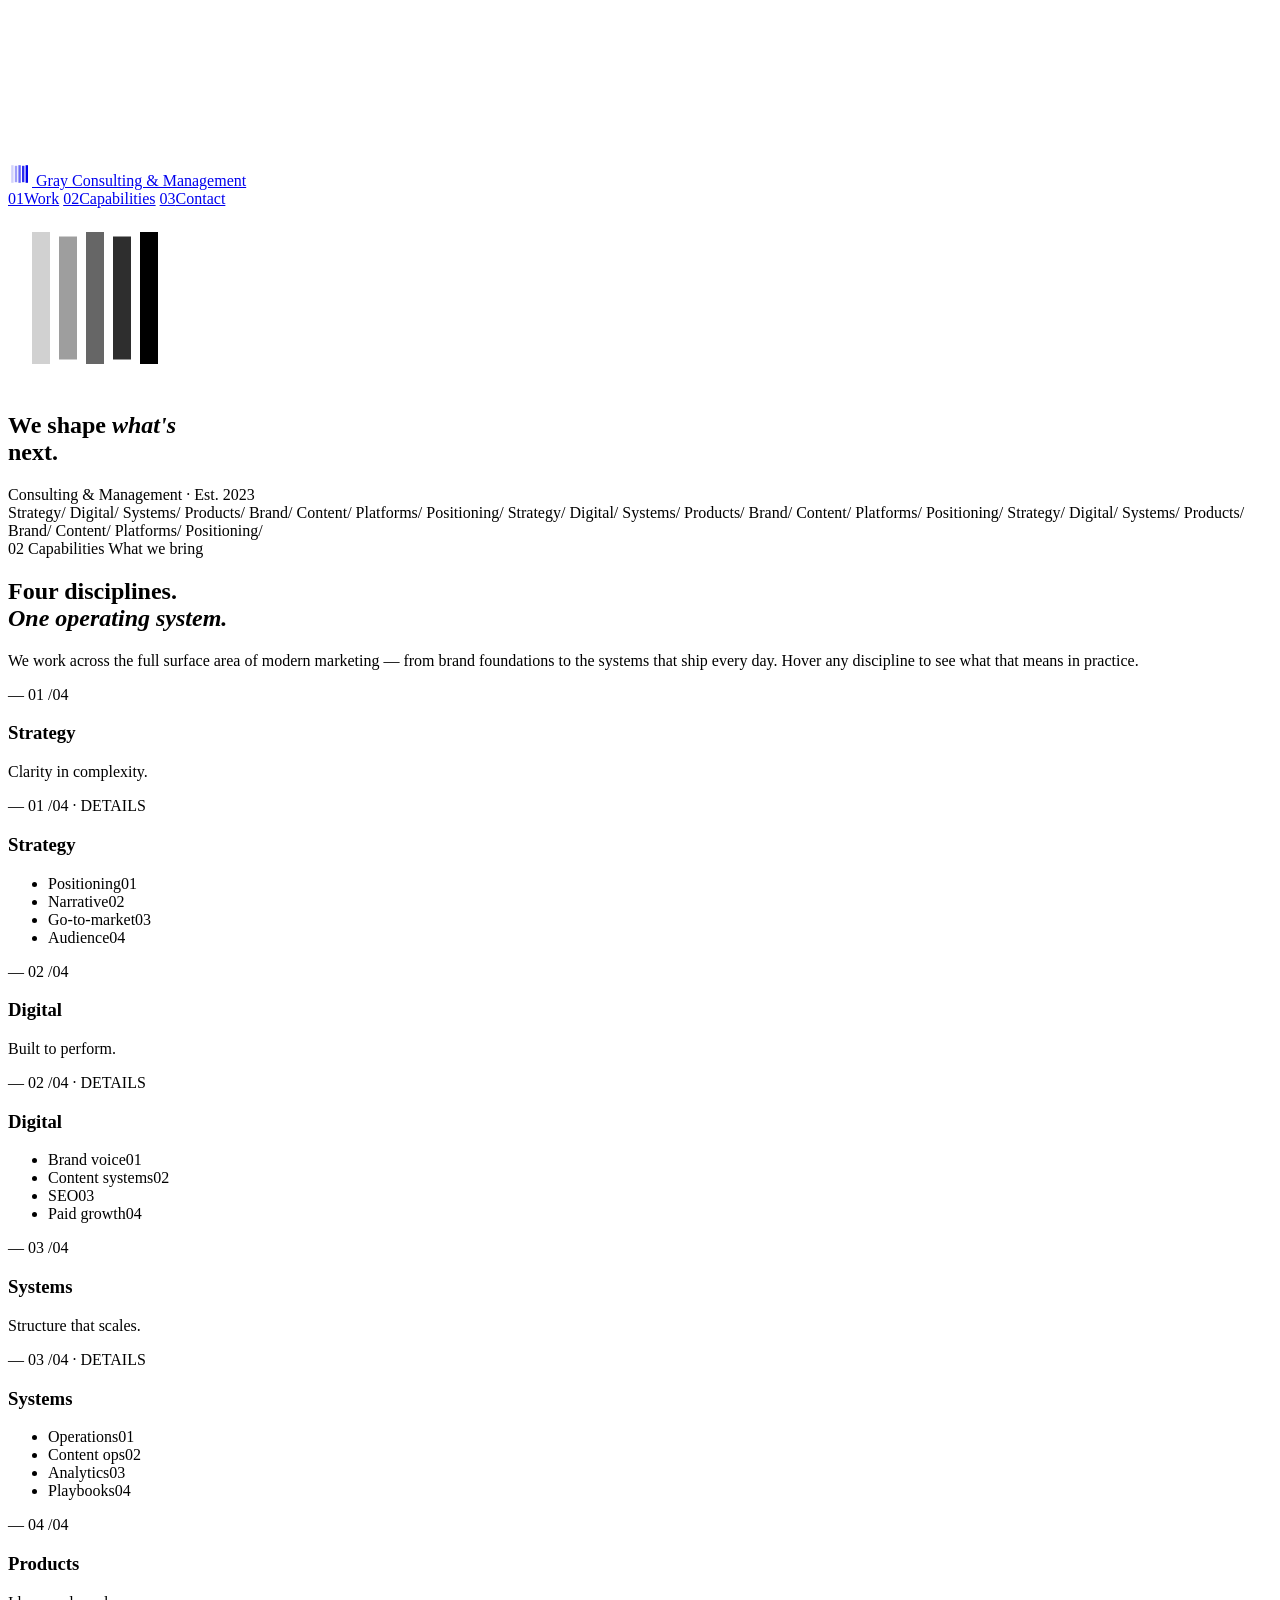
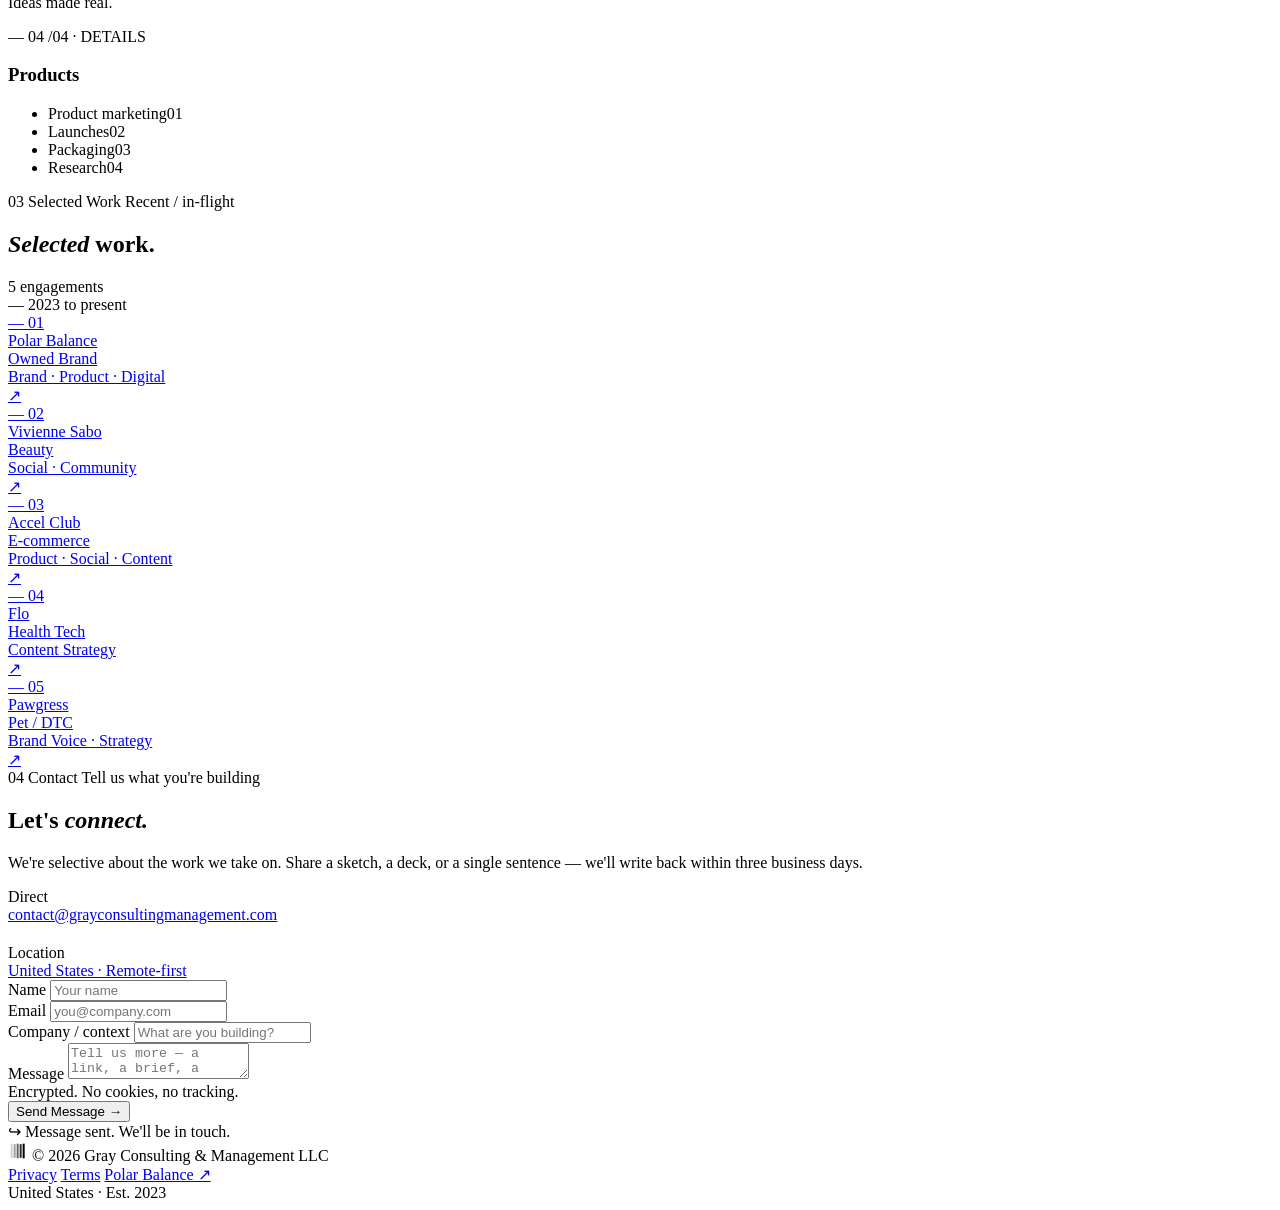
==== index.html @ f58cca83 "Add files via upload" ====
<!DOCTYPE html>
<html lang="en">
<head>
  <meta charset="UTF-8">
  <meta name="viewport" content="width=device-width, initial-scale=1.0">
  <meta name="description" content="Gray Consulting and Management LLC — Strategy, Digital, Systems, and Products.">
  <meta name="robots" content="index, follow">
  <title>Gray — Consulting &amp; Management</title>

  <link rel="preconnect" href="https://fonts.googleapis.com">
  <link rel="preconnect" href="https://fonts.gstatic.com" crossorigin>
  <link href="https://fonts.googleapis.com/css2?family=Space+Grotesk:wght@300;400;500;600&family=Inter:wght@300;400;500&family=IBM+Plex+Mono:wght@300;400;500&display=swap" rel="stylesheet">

  <link rel="icon" type="image/svg+xml" href="/favicon.svg">
  <link rel="stylesheet" href="styles.css">
</head>
<body>

  <!-- Custom cursor -->
  <div class="cursor dot" id="cursorDot"></div>
  <div class="cursor ring" id="cursorRing"></div>

  <!-- Background canvas -->
  <canvas id="bgCanvas" class="bg-canvas"></canvas>

  <div class="page">

    <!-- ============================================================
         NAV
    ============================================================ -->
    <nav class="nav" id="nav">
      <a href="#" class="nav-brand">
        <span class="mark" aria-hidden="true">
          <svg viewBox="0 0 120 120" width="24" height="24" fill="currentColor">
            <rect x="16" y="16" width="12" height="88" opacity="0.18" style="transition:all 0.6s cubic-bezier(0.22,1,0.36,1)"/>
            <rect x="34" y="19" width="12" height="82" opacity="0.38" style="transition:all 0.6s cubic-bezier(0.22,1,0.36,1) 50ms"/>
            <rect x="52" y="16" width="12" height="88" opacity="0.6"  style="transition:all 0.6s cubic-bezier(0.22,1,0.36,1) 100ms"/>
            <rect x="70" y="19" width="12" height="82" opacity="0.82" style="transition:all 0.6s cubic-bezier(0.22,1,0.36,1) 150ms"/>
            <rect x="88" y="16" width="12" height="88" opacity="1"    style="transition:all 0.6s cubic-bezier(0.22,1,0.36,1) 200ms"/>
          </svg>
        </span>
        <span class="name" id="navWordmark">Gray</span>
        <span class="sep"></span>
        <span class="tag">Consulting &amp; Management</span>
      </a>
      <div class="nav-links">
        <a href="#work"><span class="idx">01</span>Work</a>
        <a href="#capabilities"><span class="idx">02</span>Capabilities</a>
        <a href="#contact"><span class="idx">03</span>Contact</a>
      </div>
    </nav>

    <!-- ============================================================
         HERO — layout-c (minimalist center)
    ============================================================ -->
    <section class="hero layout-c" id="hero">
      <div class="hero-inner">
        <span class="hero-logo-mark" aria-hidden="true">
          <svg viewBox="0 0 120 120" width="180" height="180" fill="currentColor" class="spectrum-mark">
            <rect x="16" y="16" width="12" height="88" opacity="0.18" style="transition:all 0.6s cubic-bezier(0.22,1,0.36,1)"/>
            <rect x="34" y="19" width="12" height="82" opacity="0.38" style="transition:all 0.6s cubic-bezier(0.22,1,0.36,1) 50ms"/>
            <rect x="52" y="16" width="12" height="88" opacity="0.6"  style="transition:all 0.6s cubic-bezier(0.22,1,0.36,1) 100ms"/>
            <rect x="70" y="19" width="12" height="82" opacity="0.82" style="transition:all 0.6s cubic-bezier(0.22,1,0.36,1) 150ms"/>
            <rect x="88" y="16" width="12" height="88" opacity="1"    style="transition:all 0.6s cubic-bezier(0.22,1,0.36,1) 200ms"/>
          </svg>
        </span>
        <h1 class="hero-headline">We shape <em>what's</em><br>next.</h1>
        <div class="hero-side">Consulting &amp; Management · Est. 2023</div>
      </div>
    </section>

    <!-- ============================================================
         TICKER
    ============================================================ -->
    <div class="ticker" aria-hidden="true">
      <div class="ticker-track">
        <span>Strategy</span><span class="sep">/</span>
        <span>Digital</span><span class="sep">/</span>
        <span>Systems</span><span class="sep">/</span>
        <span>Products</span><span class="sep">/</span>
        <span>Brand</span><span class="sep">/</span>
        <span>Content</span><span class="sep">/</span>
        <span>Platforms</span><span class="sep">/</span>
        <span>Positioning</span><span class="sep">/</span>
        <span>Strategy</span><span class="sep">/</span>
        <span>Digital</span><span class="sep">/</span>
        <span>Systems</span><span class="sep">/</span>
        <span>Products</span><span class="sep">/</span>
        <span>Brand</span><span class="sep">/</span>
        <span>Content</span><span class="sep">/</span>
        <span>Platforms</span><span class="sep">/</span>
        <span>Positioning</span><span class="sep">/</span>
        <span>Strategy</span><span class="sep">/</span>
        <span>Digital</span><span class="sep">/</span>
        <span>Systems</span><span class="sep">/</span>
        <span>Products</span><span class="sep">/</span>
        <span>Brand</span><span class="sep">/</span>
        <span>Content</span><span class="sep">/</span>
        <span>Platforms</span><span class="sep">/</span>
        <span>Positioning</span><span class="sep">/</span>
      </div>
    </div>

    <!-- ============================================================
         CAPABILITIES
    ============================================================ -->
    <section class="capabilities" id="capabilities">
      <div class="container">
        <div class="section-label reveal">
          <span class="num">02</span>
          <span>Capabilities</span>
          <span class="line"></span>
          <span>What we bring</span>
        </div>
        <div class="cap-head">
          <h2 class="cap-title reveal">Four disciplines.<br><em>One operating system.</em></h2>
          <p class="cap-intro reveal d1">We work across the full surface area of modern marketing — from brand foundations to the systems that ship every day. Hover any discipline to see what that means in practice.</p>
        </div>
        <div class="cap-grid">

          <div class="cap-card reveal">
            <div>
              <div class="cap-num">— 01 /04</div>
              <div class="cap-indicator"></div>
            </div>
            <div>
              <h3 class="cap-name">Strategy</h3>
              <p class="cap-desc">Clarity in complexity.</p>
            </div>
            <div class="cap-details">
              <div><div class="cap-num">— 01 /04 · DETAILS</div></div>
              <div>
                <h3 class="cap-name">Strategy</h3>
                <ul>
                  <li><span>Positioning</span><span class="idx">01</span></li>
                  <li><span>Narrative</span><span class="idx">02</span></li>
                  <li><span>Go-to-market</span><span class="idx">03</span></li>
                  <li><span>Audience</span><span class="idx">04</span></li>
                </ul>
              </div>
            </div>
          </div>

          <div class="cap-card reveal d1">
            <div>
              <div class="cap-num">— 02 /04</div>
              <div class="cap-indicator"></div>
            </div>
            <div>
              <h3 class="cap-name">Digital</h3>
              <p class="cap-desc">Built to perform.</p>
            </div>
            <div class="cap-details">
              <div><div class="cap-num">— 02 /04 · DETAILS</div></div>
              <div>
                <h3 class="cap-name">Digital</h3>
                <ul>
                  <li><span>Brand voice</span><span class="idx">01</span></li>
                  <li><span>Content systems</span><span class="idx">02</span></li>
                  <li><span>SEO</span><span class="idx">03</span></li>
                  <li><span>Paid growth</span><span class="idx">04</span></li>
                </ul>
              </div>
            </div>
          </div>

          <div class="cap-card reveal d2">
            <div>
              <div class="cap-num">— 03 /04</div>
              <div class="cap-indicator"></div>
            </div>
            <div>
              <h3 class="cap-name">Systems</h3>
              <p class="cap-desc">Structure that scales.</p>
            </div>
            <div class="cap-details">
              <div><div class="cap-num">— 03 /04 · DETAILS</div></div>
              <div>
                <h3 class="cap-name">Systems</h3>
                <ul>
                  <li><span>Operations</span><span class="idx">01</span></li>
                  <li><span>Content ops</span><span class="idx">02</span></li>
                  <li><span>Analytics</span><span class="idx">03</span></li>
                  <li><span>Playbooks</span><span class="idx">04</span></li>
                </ul>
              </div>
            </div>
          </div>

          <div class="cap-card reveal d3">
            <div>
              <div class="cap-num">— 04 /04</div>
              <div class="cap-indicator"></div>
            </div>
            <div>
              <h3 class="cap-name">Products</h3>
              <p class="cap-desc">Ideas made real.</p>
            </div>
            <div class="cap-details">
              <div><div class="cap-num">— 04 /04 · DETAILS</div></div>
              <div>
                <h3 class="cap-name">Products</h3>
                <ul>
                  <li><span>Product marketing</span><span class="idx">01</span></li>
                  <li><span>Launches</span><span class="idx">02</span></li>
                  <li><span>Packaging</span><span class="idx">03</span></li>
                  <li><span>Research</span><span class="idx">04</span></li>
                </ul>
              </div>
            </div>
          </div>

        </div>
      </div>
    </section>

    <!-- ============================================================
         SELECTED WORK
    ============================================================ -->
    <section class="work" id="work">
      <div class="container">
        <div class="section-label reveal">
          <span class="num">03</span>
          <span>Selected Work</span>
          <span class="line"></span>
          <span>Recent / in-flight</span>
        </div>
        <div class="work-head">
          <h2 class="work-title reveal"><em>Selected</em> work.</h2>
          <div class="work-count reveal d1">5 engagements<br>— 2023 to present</div>
        </div>
        <div class="work-list">
          <a class="work-row" href="/PolarBalance/">
            <div class="idx">— 01</div>
            <div class="name">Polar Balance</div>
            <div class="work-meta">Owned Brand</div>
            <div class="work-meta">Brand · Product · Digital</div>
            <div class="arrow">↗</div>
          </a>
          <a class="work-row" href="/VivienneSabo/">
            <div class="idx">— 02</div>
            <div class="name">Vivienne Sabo</div>
            <div class="work-meta">Beauty</div>
            <div class="work-meta">Social · Community</div>
            <div class="arrow">↗</div>
          </a>
          <a class="work-row" href="#">
            <div class="idx">— 03</div>
            <div class="name">Accel Club</div>
            <div class="work-meta">E-commerce</div>
            <div class="work-meta">Product · Social · Content</div>
            <div class="arrow">↗</div>
          </a>
          <a class="work-row" href="#">
            <div class="idx">— 04</div>
            <div class="name">Flo</div>
            <div class="work-meta">Health Tech</div>
            <div class="work-meta">Content Strategy</div>
            <div class="arrow">↗</div>
          </a>
          <a class="work-row" href="#">
            <div class="idx">— 05</div>
            <div class="name">Pawgress</div>
            <div class="work-meta">Pet / DTC</div>
            <div class="work-meta">Brand Voice · Strategy</div>
            <div class="arrow">↗</div>
          </a>
        </div>
      </div>
      <div class="work-preview" id="workPreview">
        <div class="work-preview-inner" id="workPreviewInner"></div>
      </div>
    </section>

    <!-- ============================================================
         CONTACT
    ============================================================ -->
    <section class="contact" id="contact">
      <div class="container">
        <div class="section-label reveal">
          <span class="num">04</span>
          <span>Contact</span>
          <span class="line"></span>
          <span>Tell us what you're building</span>
        </div>
        <div class="contact-grid">
          <div>
            <h2 class="contact-title reveal">Let's <em>connect.</em></h2>
            <p class="contact-sub reveal d1">We're selective about the work we take on. Share a sketch, a deck, or a single sentence — we'll write back within three business days.</p>
            <div class="contact-direct reveal d2">
              <div class="k">Direct</div>
              <a href="mailto:contact@grayconsultingmanagement.com">contact@grayconsultingmanagement.com</a>
              <div class="k" style="margin-top:20px">Location</div>
              <a href="#">United States · Remote-first</a>
            </div>
          </div>
          <form class="contact-form reveal d1" id="contactForm" novalidate>
            <div class="field">
              <label for="fname">Name</label>
              <input type="text" id="fname" placeholder="Your name" required autocomplete="name">
            </div>
            <div class="field">
              <label for="femail">Email</label>
              <input type="email" id="femail" placeholder="you@company.com" required autocomplete="email">
            </div>
            <div class="field">
              <label for="fcompany">Company / context</label>
              <input type="text" id="fcompany" placeholder="What are you building?">
            </div>
            <div class="field">
              <label for="fmsg">Message</label>
              <textarea id="fmsg" placeholder="Tell us more — a link, a brief, a question." required></textarea>
            </div>
            <div class="submit-row">
              <div class="submit-note">Encrypted. No cookies, no tracking.</div>
              <button type="submit" class="btn">
                <span>Send Message</span>
                <span class="arrow">→</span>
              </button>
            </div>
            <div class="sent-msg" id="sentMsg">↪ Message sent. We'll be in touch.</div>
          </form>
        </div>
      </div>
    </section>

    <!-- ============================================================
         FOOTER
    ============================================================ -->
    <footer class="footer">
      <div class="footer-brand">
        <svg viewBox="0 0 120 120" width="20" height="20" fill="currentColor" aria-hidden="true">
          <rect x="16" y="16" width="12" height="88" opacity="0.18"/>
          <rect x="34" y="19" width="12" height="82" opacity="0.38"/>
          <rect x="52" y="16" width="12" height="88" opacity="0.6"/>
          <rect x="70" y="19" width="12" height="82" opacity="0.82"/>
          <rect x="88" y="16" width="12" height="88" opacity="1"/>
        </svg>
        <span>&copy; 2026 Gray Consulting &amp; Management LLC</span>
      </div>
      <div class="footer-links">
        <a href="/PolarBalance/privacy">Privacy</a>
        <a href="/PolarBalance/terms">Terms</a>
        <a href="/PolarBalance/">Polar Balance ↗</a>
      </div>
      <div class="footer-right">United States · Est. 2023</div>
    </footer>

  </div><!-- /.page -->

  <script src="script.js"></script>
</body>
</html>
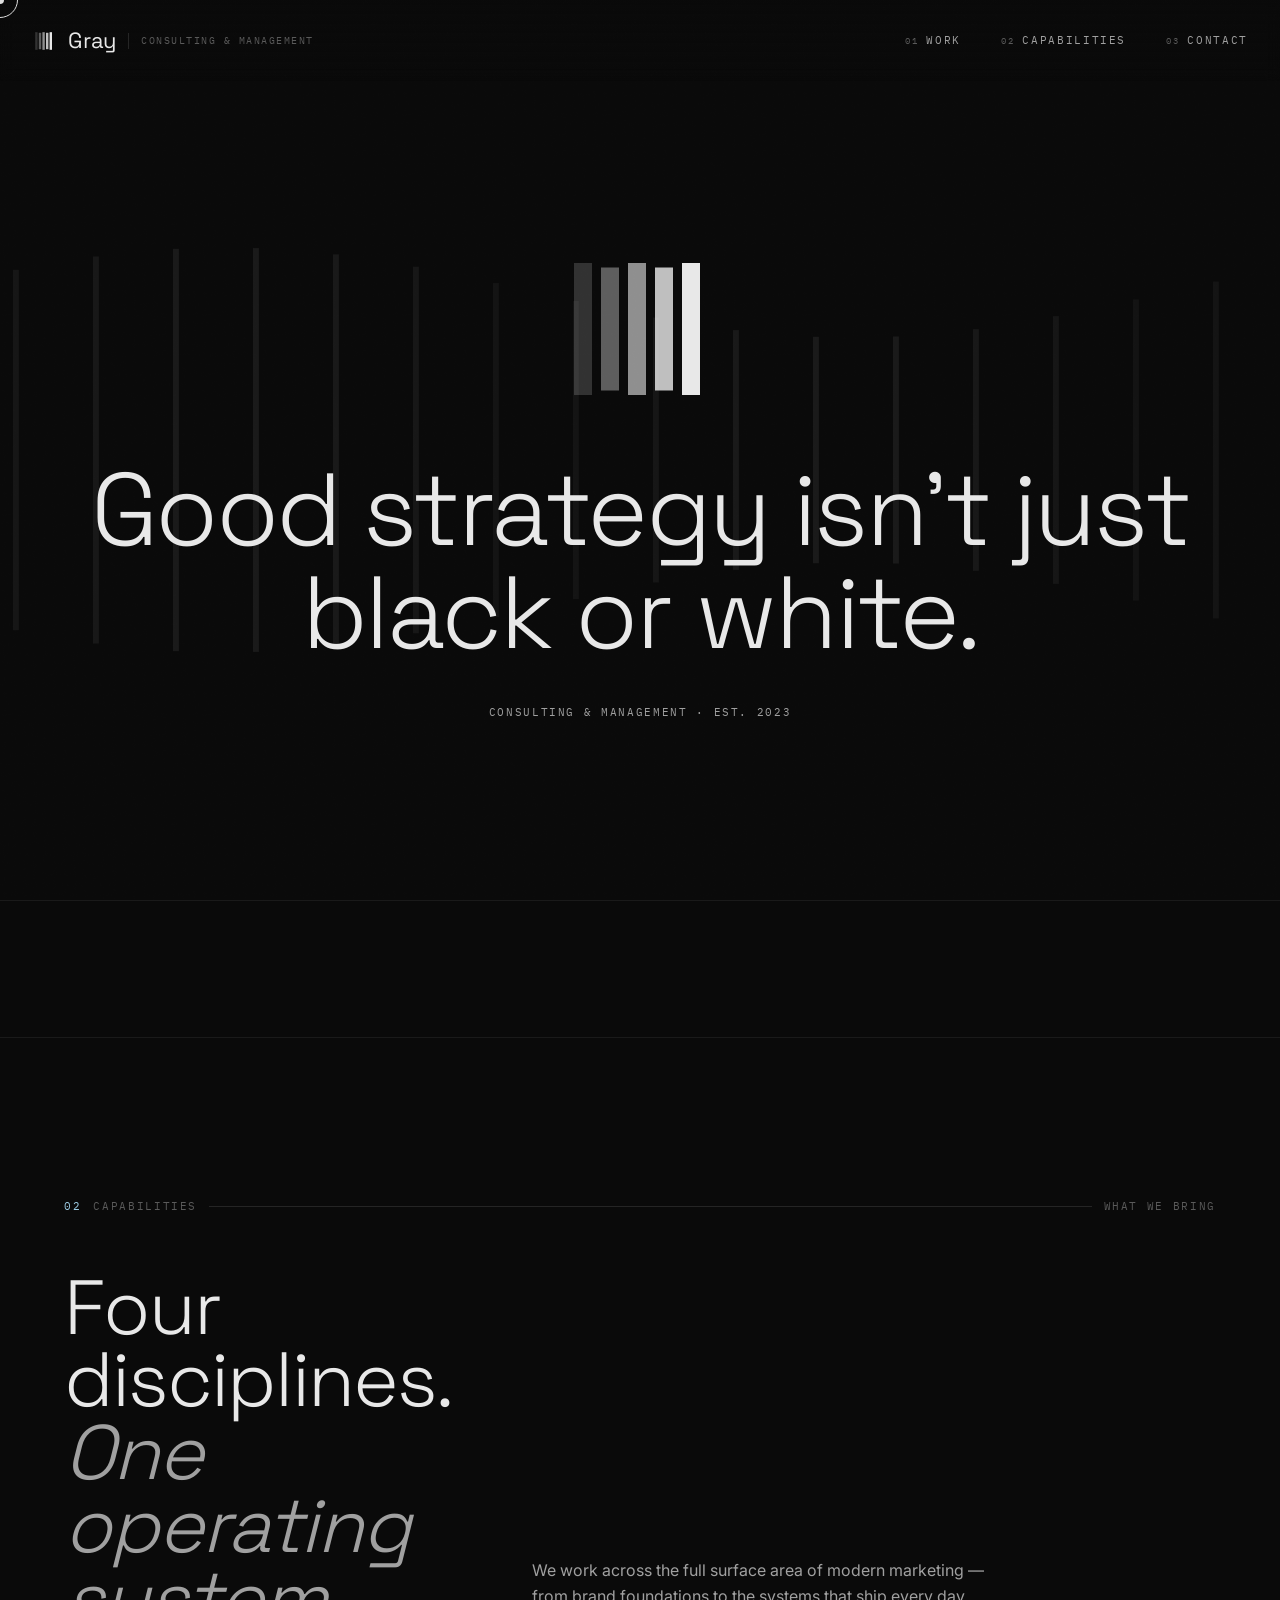
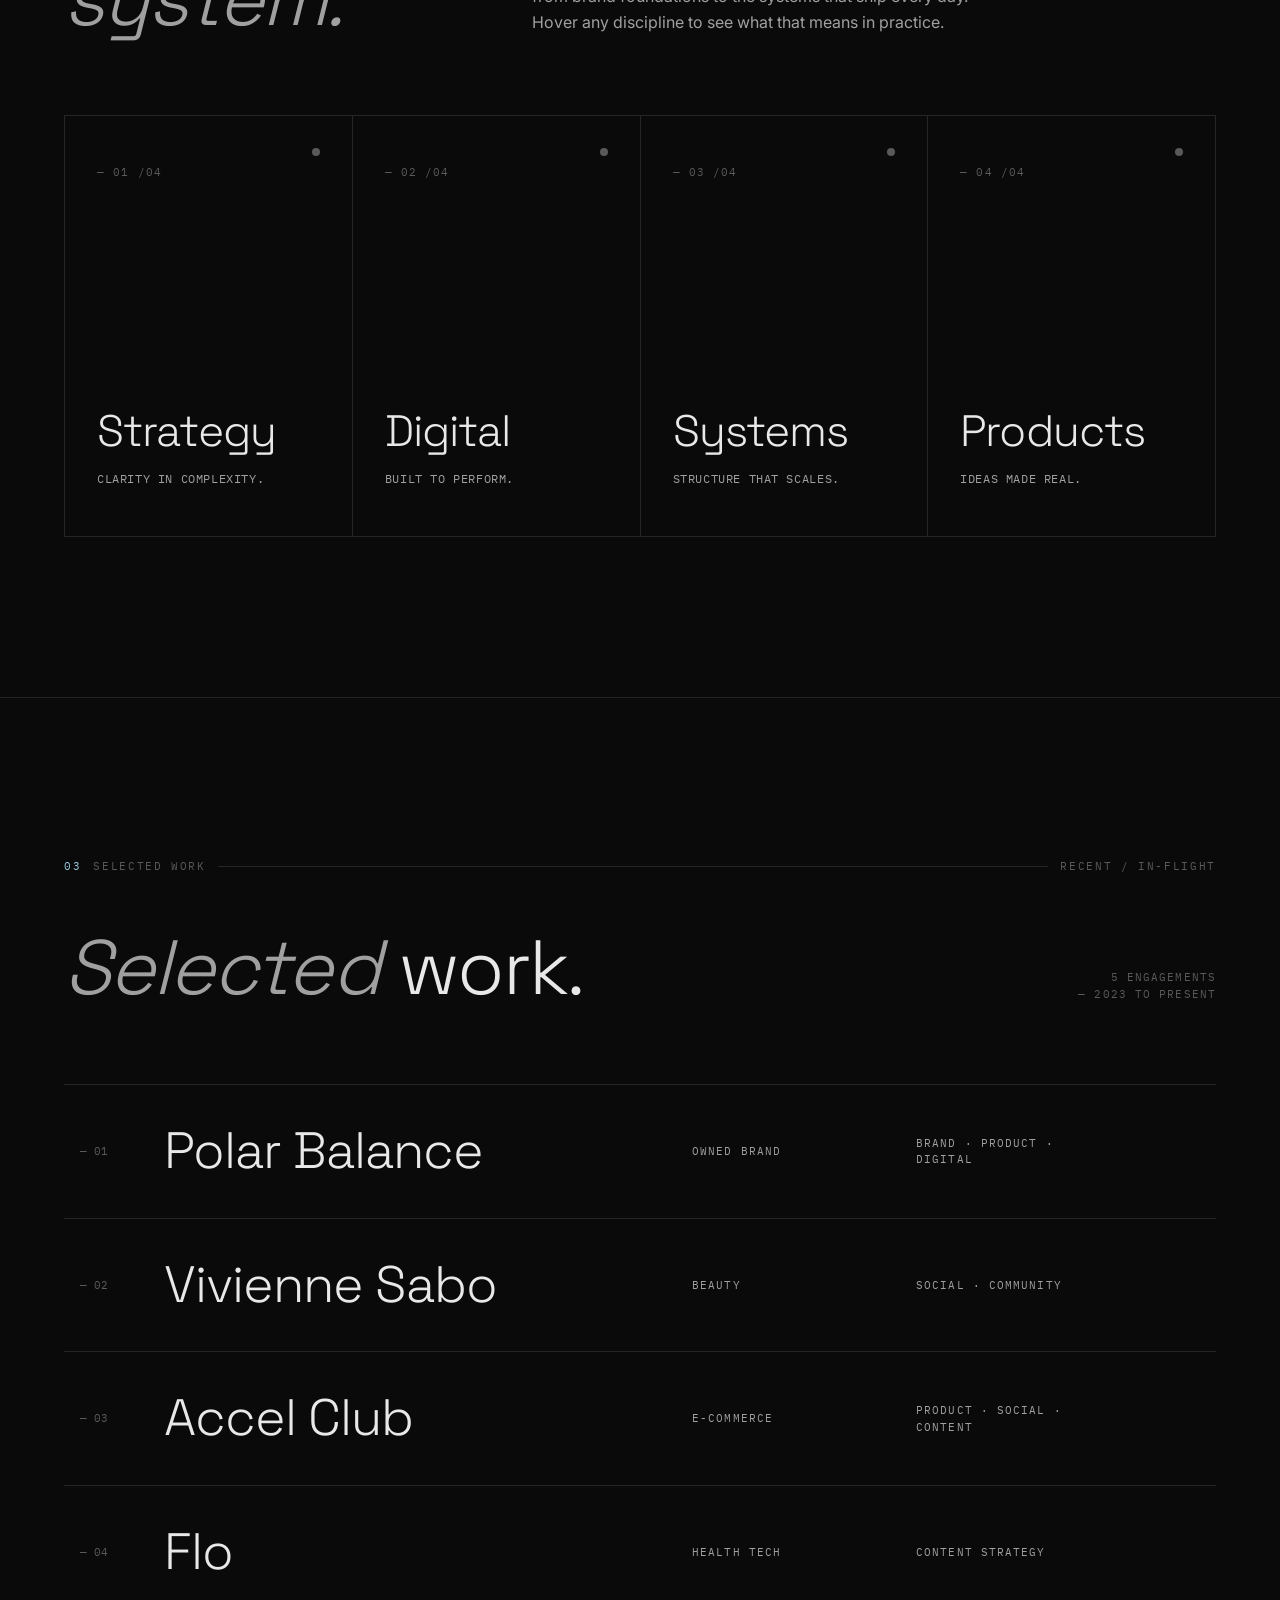
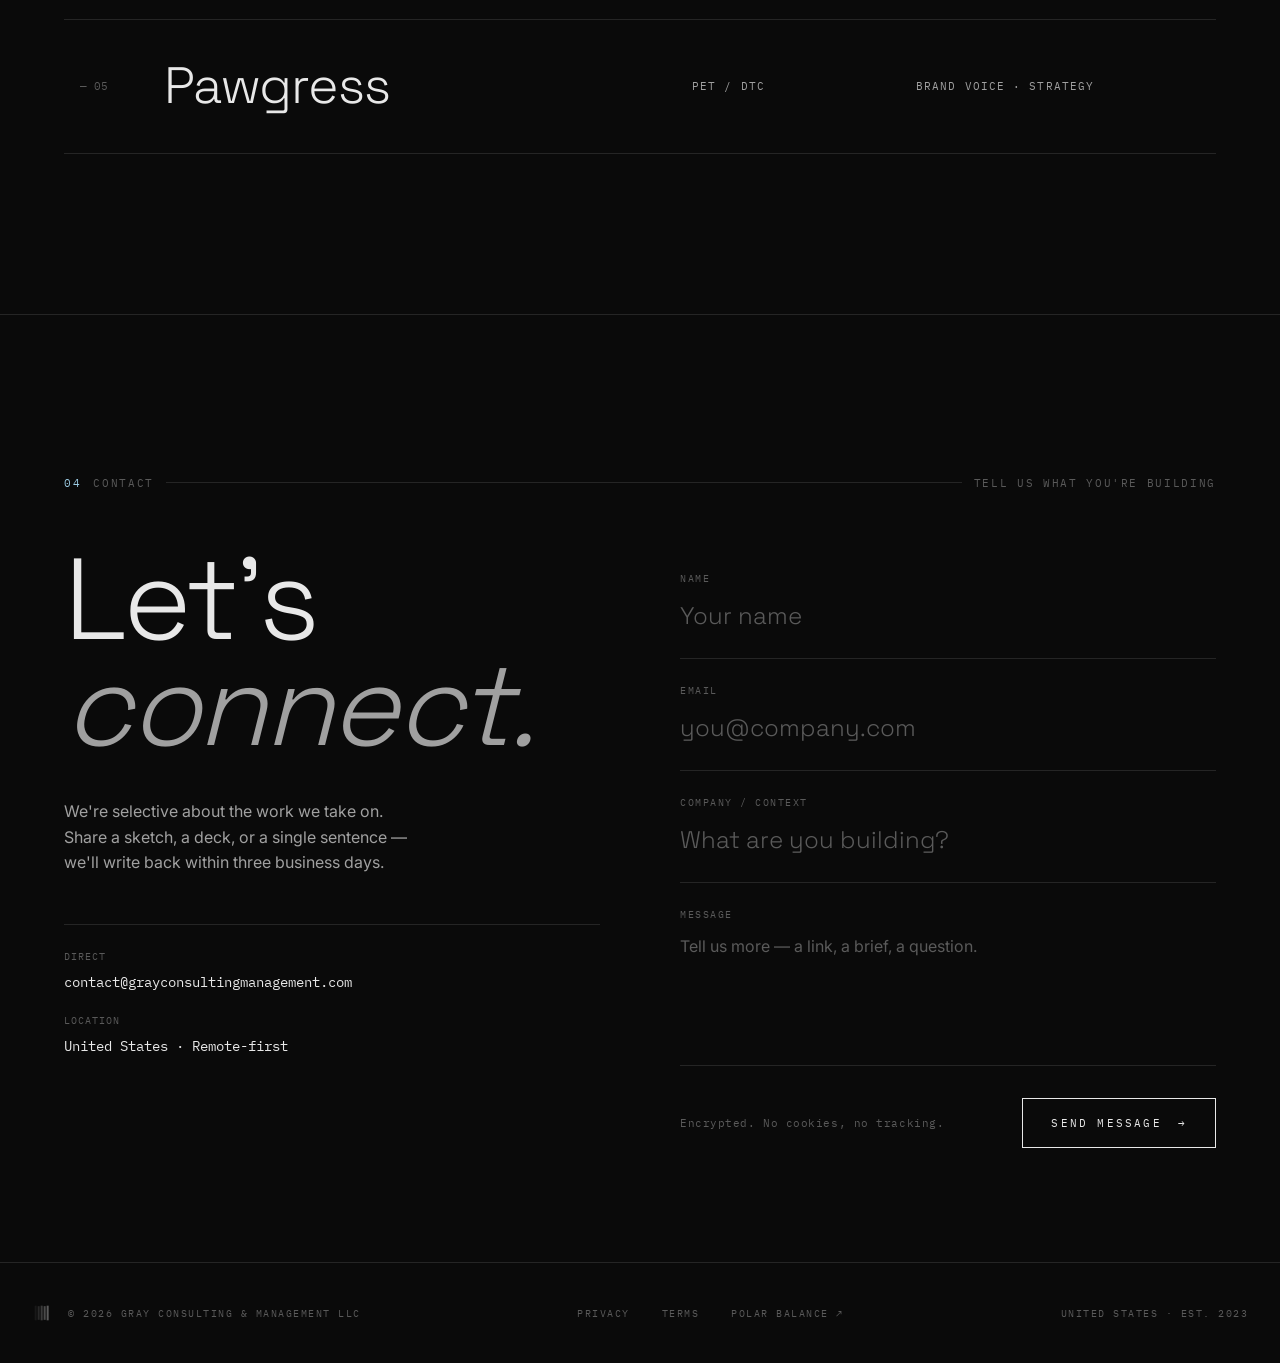
==== commit 924c087a: "Update index.html" ====
--- a/index.html
+++ b/index.html
@@ -64,7 +64,7 @@
             <rect x="88" y="16" width="12" height="88" opacity="1"    style="transition:all 0.6s cubic-bezier(0.22,1,0.36,1) 200ms"/>
           </svg>
         </span>
-        <h1 class="hero-headline">We shape <em>what's</em><br>next.</h1>
+        <h1 class="hero-headline">Good strategy isn't just<br>black or white.</h1>
         <div class="hero-side">Consulting &amp; Management · Est. 2023</div>
       </div>
     </section>
--- a/styles.css
+++ b/styles.css
@@ -0,0 +1,810 @@
+/* ============================================
+   GRAY — design tokens
+   ============================================ */
+:root {
+  --bg:          #0a0a0a;
+  --surface:     #141414;
+  --surface-2:   #1b1b1b;
+  --border:      #252525;
+  --border-soft: #1a1a1a;
+  --fg:          #e8e8e8;
+  --fg-dim:      #a0a0a0;
+  --fg-mute:     #5a5a5a;
+
+  --accent-h:    230;
+  --accent:      oklch(0.82 0.06 var(--accent-h));
+  --accent-dim:  oklch(0.82 0.06 var(--accent-h) / 0.35);
+
+  --font-display: 'Space Grotesk', system-ui, sans-serif;
+  --font-sans:    'Inter', system-ui, sans-serif;
+  --font-mono:    'IBM Plex Mono', ui-monospace, monospace;
+
+  --max:   1440px;
+  --ease:  cubic-bezier(0.22, 1, 0.36, 1);
+  --ease-in: cubic-bezier(0.7, 0, 0.84, 0);
+}
+
+/* ============================================
+   RESET
+   ============================================ */
+*, *::before, *::after {
+  box-sizing: border-box;
+  margin: 0;
+  padding: 0;
+}
+
+html {
+  scroll-behavior: smooth;
+}
+
+body {
+  background: var(--bg);
+  color: var(--fg);
+  font-family: var(--font-sans);
+  font-size: 15px;
+  line-height: 1.5;
+  -webkit-font-smoothing: antialiased;
+  text-rendering: optimizeLegibility;
+  overflow-x: hidden;
+  cursor: none;
+}
+
+/* Film grain overlay */
+body::after {
+  content: '';
+  position: fixed;
+  inset: 0;
+  background-image: url("data:image/svg+xml,%3Csvg xmlns='http://www.w3.org/2000/svg' width='200' height='200'%3E%3Cfilter id='n'%3E%3CfeTurbulence baseFrequency='0.9' seed='5'/%3E%3CfeColorMatrix values='0 0 0 0 1 0 0 0 0 1 0 0 0 0 1 0 0 0 0.25 0'/%3E%3C/filter%3E%3Crect width='100%25' height='100%25' filter='url(%23n)'/%3E%3C/svg%3E");
+  opacity: 0.04;
+  mix-blend-mode: overlay;
+  pointer-events: none;
+  z-index: 9000;
+}
+
+@media (pointer: coarse) {
+  body { cursor: auto; }
+}
+
+a { color: inherit; text-decoration: none; }
+button { font: inherit; color: inherit; background: none; border: none; cursor: none; }
+input, textarea { font: inherit; color: inherit; background: none; border: none; outline: none; }
+
+/* ============================================
+   BACKGROUND CANVAS
+   ============================================ */
+.bg-canvas {
+  position: fixed;
+  inset: 0;
+  z-index: 0;
+  pointer-events: none;
+}
+
+/* ============================================
+   LAYOUT
+   ============================================ */
+.page {
+  position: relative;
+  z-index: 2;
+}
+
+.container {
+  width: 100%;
+  max-width: var(--max);
+  margin: 0 auto;
+  padding: 0 32px;
+}
+
+section { position: relative; }
+
+.section-label {
+  display: flex;
+  align-items: center;
+  gap: 12px;
+  font-family: var(--font-mono);
+  font-size: 11px;
+  letter-spacing: 0.15em;
+  text-transform: uppercase;
+  color: var(--fg-mute);
+  margin-bottom: 56px;
+}
+.section-label .num { color: var(--accent); }
+.section-label .line { flex: 1; height: 1px; background: var(--border); }
+
+/* ============================================
+   CUSTOM CURSOR
+   ============================================ */
+.cursor {
+  position: fixed;
+  top: 0; left: 0;
+  border-radius: 50%;
+  pointer-events: none;
+  z-index: 9999;
+  transform: translate(-50%, -50%);
+  mix-blend-mode: difference;
+}
+
+.cursor.dot {
+  width: 8px;
+  height: 8px;
+  background: var(--fg);
+  transition: width 0.25s var(--ease), height 0.25s var(--ease);
+}
+
+.cursor.ring {
+  width: 36px;
+  height: 36px;
+  background: transparent;
+  border: 1px solid var(--fg);
+  mix-blend-mode: difference;
+  transition: transform 0.08s linear, width 0.25s var(--ease), height 0.25s var(--ease);
+}
+
+body.hovering .cursor.dot { width: 0; height: 0; }
+body.hovering .cursor.ring { width: 56px; height: 56px; background: var(--fg); }
+
+@media (pointer: coarse) { .cursor { display: none; } }
+
+/* ============================================
+   NAV
+   ============================================ */
+.nav {
+  position: fixed;
+  top: 0; left: 0; right: 0;
+  z-index: 100;
+  padding: 24px 32px;
+  display: flex;
+  justify-content: space-between;
+  align-items: center;
+  background: linear-gradient(to bottom, rgba(10,10,10,0.85), transparent);
+  backdrop-filter: blur(8px);
+  -webkit-backdrop-filter: blur(8px);
+}
+
+.nav-brand {
+  display: flex;
+  align-items: center;
+  gap: 12px;
+  font-family: var(--font-display);
+  font-size: 22px;
+  font-weight: 400;
+  letter-spacing: -0.01em;
+}
+
+.nav-brand .mark {
+  width: 24px;
+  height: 24px;
+  display: inline-flex;
+  align-items: center;
+  flex-shrink: 0;
+}
+
+.nav-brand .sep {
+  width: 1px;
+  height: 16px;
+  background: var(--border);
+}
+
+.nav-brand .tag {
+  font-family: var(--font-mono);
+  font-size: 10px;
+  letter-spacing: 0.15em;
+  text-transform: uppercase;
+  color: var(--fg-mute);
+}
+
+.nav-links {
+  display: flex;
+  gap: 40px;
+  font-family: var(--font-mono);
+  font-size: 11px;
+  letter-spacing: 0.15em;
+  text-transform: uppercase;
+  color: var(--fg-dim);
+}
+
+.nav-links a {
+  position: relative;
+  transition: color 0.3s var(--ease);
+}
+.nav-links a:hover { color: var(--fg); }
+.nav-links a .idx {
+  color: var(--fg-mute);
+  margin-right: 8px;
+  font-size: 9px;
+}
+
+/* ============================================
+   HERO — layout-c (minimalist center)
+   ============================================ */
+.hero {
+  min-height: 100vh;
+  display: flex;
+  align-items: center;
+  padding: 140px 32px 80px;
+  position: relative;
+}
+
+.hero.layout-c .hero-inner {
+  width: 100%;
+  max-width: var(--max);
+  margin: 0 auto;
+  display: flex;
+  flex-direction: column;
+  align-items: center;
+  justify-content: center;
+  text-align: center;
+  gap: 40px;
+  min-height: 70vh;
+}
+
+.hero-logo-mark {
+  display: inline-flex;
+  align-items: center;
+  justify-content: center;
+  opacity: 0;
+  animation: fadeInUp 1s var(--ease) 0.1s forwards;
+}
+
+.spectrum-mark rect {
+  transition: all 0.6s cubic-bezier(0.22, 1, 0.36, 1);
+}
+
+.hero-logo-mark:hover .spectrum-mark rect:nth-child(1) { height: 100px; y: 10px; }
+.hero-logo-mark:hover .spectrum-mark rect:nth-child(2) { height: 100px; y: 10px; }
+.hero-logo-mark:hover .spectrum-mark rect:nth-child(3) { height: 100px; y: 10px; }
+.hero-logo-mark:hover .spectrum-mark rect:nth-child(4) { height: 100px; y: 10px; }
+.hero-logo-mark:hover .spectrum-mark rect:nth-child(5) { height: 100px; y: 10px; }
+
+.hero.layout-c .hero-headline {
+  font-family: var(--font-display);
+  font-size: clamp(56px, 8vw, 120px);
+  font-weight: 300;
+  line-height: 1;
+  letter-spacing: -0.025em;
+  color: var(--fg);
+  opacity: 0;
+  animation: fadeInUp 1s var(--ease) 0.3s forwards;
+}
+
+.hero.layout-c .hero-headline em {
+  font-style: italic;
+  color: var(--fg-dim);
+  font-weight: 300;
+}
+
+.hero.layout-c .hero-side {
+  font-family: var(--font-mono);
+  font-size: 11px;
+  letter-spacing: 0.15em;
+  text-transform: uppercase;
+  color: var(--fg-dim);
+  opacity: 0;
+  animation: fadeInUp 1s var(--ease) 0.5s forwards;
+}
+
+@keyframes fadeInUp {
+  from { opacity: 0; transform: translateY(20px); }
+  to   { opacity: 1; transform: translateY(0); }
+}
+
+/* ============================================
+   TICKER
+   ============================================ */
+.ticker {
+  padding: 32px 0;
+  border-top: 1px solid var(--border-soft);
+  border-bottom: 1px solid var(--border-soft);
+  overflow: hidden;
+  font-family: var(--font-display);
+  font-style: italic;
+  font-size: clamp(28px, 4vw, 48px);
+  font-weight: 300;
+  color: var(--fg-dim);
+  white-space: nowrap;
+}
+
+.ticker-track {
+  display: inline-block;
+  animation: ticker 50s linear infinite;
+  padding-left: 100%;
+}
+.ticker-track span { margin: 0 28px; }
+.ticker-track .sep { color: var(--accent); margin: 0 4px; }
+
+@keyframes ticker {
+  0%   { transform: translateX(0); }
+  100% { transform: translateX(-100%); }
+}
+
+/* ============================================
+   CAPABILITIES
+   ============================================ */
+.capabilities {
+  padding: 160px 32px;
+}
+
+.cap-head {
+  display: grid;
+  grid-template-columns: 1fr 2fr;
+  gap: 80px;
+  margin-bottom: 80px;
+  align-items: end;
+}
+
+.cap-title {
+  font-family: var(--font-display);
+  font-size: clamp(48px, 6vw, 84px);
+  font-weight: 300;
+  line-height: 0.95;
+  letter-spacing: -0.025em;
+}
+.cap-title em { color: var(--fg-dim); font-style: italic; font-weight: 300; }
+
+.cap-intro {
+  font-size: 16px;
+  color: var(--fg-dim);
+  max-width: 480px;
+  line-height: 1.6;
+}
+
+.cap-grid {
+  display: grid;
+  grid-template-columns: repeat(4, 1fr);
+  gap: 1px;
+  background: var(--border);
+  border: 1px solid var(--border);
+}
+
+.cap-card {
+  background: var(--bg);
+  padding: 48px 32px;
+  min-height: 420px;
+  position: relative;
+  cursor: none;
+  transition: background 0.5s var(--ease);
+  overflow: hidden;
+  display: flex;
+  flex-direction: column;
+  justify-content: space-between;
+}
+.cap-card:hover { background: var(--surface); }
+
+.cap-card .cap-num {
+  font-family: var(--font-mono);
+  font-size: 11px;
+  color: var(--fg-mute);
+  letter-spacing: 0.1em;
+}
+
+.cap-card .cap-name {
+  font-family: var(--font-display);
+  font-size: 44px;
+  font-weight: 300;
+  line-height: 1;
+  letter-spacing: -0.02em;
+  margin: 24px 0 16px;
+}
+
+.cap-card .cap-desc {
+  font-family: var(--font-mono);
+  font-size: 12px;
+  letter-spacing: 0.05em;
+  color: var(--fg-dim);
+  text-transform: uppercase;
+  line-height: 1.6;
+}
+
+.cap-card .cap-details {
+  position: absolute;
+  inset: 0;
+  padding: 48px 32px;
+  background: var(--surface-2);
+  color: var(--fg);
+  transform: translateY(100%);
+  transition: transform 0.5s var(--ease);
+  display: flex;
+  flex-direction: column;
+  justify-content: space-between;
+}
+.cap-card:hover .cap-details { transform: translateY(0); }
+
+.cap-card .cap-details ul {
+  list-style: none;
+  font-family: var(--font-mono);
+  font-size: 12px;
+  line-height: 2;
+  color: var(--fg-dim);
+}
+.cap-card .cap-details ul li {
+  display: flex;
+  justify-content: space-between;
+  border-bottom: 1px solid var(--border);
+  padding: 8px 0;
+}
+.cap-card .cap-details ul li .idx { color: var(--fg-mute); }
+.cap-card .cap-details .cap-name { color: var(--accent); font-size: 36px; }
+
+.cap-indicator {
+  position: absolute;
+  top: 32px; right: 32px;
+  width: 8px; height: 8px;
+  border-radius: 50%;
+  background: var(--fg-mute);
+  transition: all 0.3s var(--ease);
+}
+.cap-card:hover .cap-indicator {
+  background: var(--accent);
+  box-shadow: 0 0 12px var(--accent);
+}
+
+/* ============================================
+   WORK
+   ============================================ */
+.work {
+  padding: 160px 32px;
+  border-top: 1px solid var(--border);
+}
+
+.work-head {
+  display: flex;
+  justify-content: space-between;
+  align-items: flex-end;
+  margin-bottom: 80px;
+  gap: 40px;
+}
+
+.work-title {
+  font-family: var(--font-display);
+  font-size: clamp(48px, 6vw, 84px);
+  font-weight: 300;
+  line-height: 0.95;
+  letter-spacing: -0.025em;
+}
+.work-title em { font-style: italic; color: var(--fg-dim); font-weight: 300; }
+
+.work-count {
+  font-family: var(--font-mono);
+  font-size: 11px;
+  color: var(--fg-mute);
+  letter-spacing: 0.1em;
+  text-transform: uppercase;
+  text-align: right;
+  line-height: 1.6;
+}
+
+.work-list { border-top: 1px solid var(--border); }
+
+.work-row {
+  display: grid;
+  grid-template-columns: 60px 1fr 200px 200px 60px;
+  gap: 24px;
+  align-items: center;
+  padding: 28px 16px;
+  border-bottom: 1px solid var(--border);
+  position: relative;
+  cursor: none;
+  transition: color 0.3s var(--ease);
+  overflow: hidden;
+}
+
+.work-row::before {
+  content: '';
+  position: absolute;
+  inset: 0;
+  background: var(--accent);
+  transform: scaleY(0);
+  transform-origin: bottom;
+  transition: transform 0.4s var(--ease);
+  z-index: 0;
+}
+.work-row > * { position: relative; z-index: 1; }
+.work-row:hover::before { transform: scaleY(1); transform-origin: top; }
+.work-row:hover { color: var(--bg); }
+.work-row:hover .work-meta { color: var(--bg); opacity: 0.7; }
+.work-row:hover .arrow { transform: translateX(0); opacity: 1; }
+
+.work-row .idx {
+  font-family: var(--font-mono);
+  font-size: 11px;
+  color: var(--fg-mute);
+}
+.work-row:hover .idx { color: var(--bg); opacity: 0.5; }
+
+.work-row .name {
+  font-family: var(--font-display);
+  font-size: clamp(32px, 4vw, 52px);
+  font-weight: 300;
+  letter-spacing: -0.02em;
+}
+
+.work-row .work-meta {
+  font-family: var(--font-mono);
+  font-size: 11px;
+  letter-spacing: 0.1em;
+  text-transform: uppercase;
+  color: var(--fg-dim);
+  transition: all 0.3s var(--ease);
+}
+
+.work-row .arrow {
+  font-family: var(--font-mono);
+  font-size: 16px;
+  transform: translateX(-8px);
+  opacity: 0;
+  transition: all 0.3s var(--ease);
+  text-align: right;
+}
+
+/* Work preview floating card */
+.work-preview {
+  position: fixed;
+  top: 50%;
+  left: 50%;
+  transform: translate(-50%, -50%) scale(0.8);
+  width: 360px;
+  height: 240px;
+  pointer-events: none;
+  opacity: 0;
+  transition: opacity 0.3s var(--ease), transform 0.3s var(--ease);
+  z-index: 50;
+  border: 1px solid var(--border);
+  overflow: hidden;
+  background: var(--surface);
+}
+.work-preview.visible {
+  opacity: 1;
+  transform: translate(-50%, -50%) scale(1);
+}
+.work-preview-inner {
+  width: 100%;
+  height: 100%;
+  display: flex;
+  align-items: center;
+  justify-content: center;
+  font-family: var(--font-display);
+  font-size: 48px;
+  font-weight: 300;
+  color: var(--fg-dim);
+  background: repeating-linear-gradient(
+    45deg,
+    var(--surface),
+    var(--surface) 10px,
+    var(--surface-2) 10px,
+    var(--surface-2) 20px
+  );
+}
+
+/* ============================================
+   CONTACT
+   ============================================ */
+.contact {
+  padding: 160px 32px 80px;
+  border-top: 1px solid var(--border);
+}
+
+.contact-grid {
+  display: grid;
+  grid-template-columns: 1fr 1fr;
+  gap: 80px;
+  align-items: start;
+}
+
+.contact-title {
+  font-family: var(--font-display);
+  font-size: clamp(64px, 9vw, 140px);
+  font-weight: 300;
+  line-height: 0.92;
+  letter-spacing: -0.03em;
+}
+.contact-title em { font-style: italic; color: var(--fg-dim); font-weight: 300; }
+
+.contact-sub {
+  margin-top: 40px;
+  font-size: 16px;
+  color: var(--fg-dim);
+  max-width: 360px;
+  line-height: 1.6;
+}
+
+.contact-direct {
+  margin-top: 48px;
+  padding-top: 24px;
+  border-top: 1px solid var(--border);
+  font-family: var(--font-mono);
+  font-size: 12px;
+}
+.contact-direct .k {
+  color: var(--fg-mute);
+  text-transform: uppercase;
+  letter-spacing: 0.1em;
+  font-size: 10px;
+}
+.contact-direct a {
+  display: block;
+  margin-top: 8px;
+  color: var(--fg);
+  font-size: 14px;
+  transition: color 0.3s var(--ease);
+}
+.contact-direct a:hover { color: var(--accent); }
+
+/* Form */
+.contact-form {
+  display: flex;
+  flex-direction: column;
+  gap: 0;
+}
+
+.field {
+  border-bottom: 1px solid var(--border);
+  padding: 24px 0;
+  position: relative;
+  transition: border-bottom-color 0.3s var(--ease);
+}
+.field:focus-within { border-bottom-color: var(--accent); }
+
+.field label {
+  display: block;
+  font-family: var(--font-mono);
+  font-size: 10px;
+  letter-spacing: 0.15em;
+  text-transform: uppercase;
+  color: var(--fg-mute);
+  margin-bottom: 12px;
+}
+
+.field input {
+  width: 100%;
+  font-family: var(--font-display);
+  font-size: 24px;
+  font-weight: 300;
+  color: var(--fg);
+}
+.field textarea {
+  width: 100%;
+  font-family: var(--font-sans);
+  font-size: 16px;
+  color: var(--fg);
+  resize: none;
+  min-height: 100px;
+  line-height: 1.6;
+}
+.field input::placeholder,
+.field textarea::placeholder { color: var(--fg-mute); }
+
+.submit-row {
+  display: flex;
+  justify-content: space-between;
+  align-items: center;
+  margin-top: 32px;
+}
+
+.submit-note {
+  font-family: var(--font-mono);
+  font-size: 11px;
+  color: var(--fg-mute);
+  letter-spacing: 0.05em;
+}
+
+.btn {
+  display: inline-flex;
+  align-items: center;
+  gap: 16px;
+  padding: 16px 28px;
+  border: 1px solid var(--fg);
+  font-family: var(--font-mono);
+  font-size: 11px;
+  letter-spacing: 0.2em;
+  text-transform: uppercase;
+  background: transparent;
+  color: var(--fg);
+  cursor: none;
+  position: relative;
+  overflow: hidden;
+  transition: color 0.4s var(--ease);
+}
+.btn::before {
+  content: '';
+  position: absolute;
+  inset: 0;
+  background: var(--fg);
+  transform: translateY(100%);
+  transition: transform 0.4s var(--ease);
+  z-index: 0;
+}
+.btn > * { position: relative; z-index: 1; }
+.btn:hover::before { transform: translateY(0); }
+.btn:hover { color: var(--bg); }
+.btn .arrow { transition: transform 0.3s var(--ease); }
+.btn:hover .arrow { transform: translateX(4px); }
+
+.sent-msg {
+  font-family: var(--font-mono);
+  font-size: 12px;
+  color: var(--accent);
+  margin-top: 16px;
+  opacity: 0;
+  transition: opacity 0.4s var(--ease);
+}
+.sent-msg.visible { opacity: 1; }
+
+/* ============================================
+   FOOTER
+   ============================================ */
+.footer {
+  padding: 40px 32px;
+  border-top: 1px solid var(--border);
+  display: flex;
+  justify-content: space-between;
+  align-items: center;
+  font-family: var(--font-mono);
+  font-size: 10px;
+  letter-spacing: 0.15em;
+  text-transform: uppercase;
+  color: var(--fg-mute);
+}
+
+.footer-brand {
+  display: flex;
+  align-items: center;
+  gap: 16px;
+}
+
+.footer-links {
+  display: flex;
+  gap: 32px;
+}
+.footer-links a:hover { color: var(--fg); }
+
+.footer-right { text-align: right; }
+
+/* ============================================
+   SCROLL REVEAL
+   ============================================ */
+.reveal {
+  opacity: 0;
+  transform: translateY(24px);
+  transition: opacity 1s var(--ease), transform 1s var(--ease);
+}
+.reveal.in {
+  opacity: 1;
+  transform: translateY(0);
+}
+
+.d1 { transition-delay: 0.1s; }
+.d2 { transition-delay: 0.2s; }
+.d3 { transition-delay: 0.3s; }
+.d4 { transition-delay: 0.4s; }
+.d5 { transition-delay: 0.5s; }
+
+/* ============================================
+   SCRAMBLE
+   ============================================ */
+.scramble { display: inline-block; white-space: pre; }
+
+/* ============================================
+   PULSE (accent dot)
+   ============================================ */
+@keyframes pulse {
+  0%, 100% { opacity: 1; transform: scale(1); }
+  50%       { opacity: 0.4; transform: scale(0.9); }
+}
+
+/* ============================================
+   RESPONSIVE
+   ============================================ */
+@media (max-width: 900px) {
+  .cap-head { grid-template-columns: 1fr; gap: 40px; }
+  .cap-grid { grid-template-columns: repeat(2, 1fr); }
+  .work-row { grid-template-columns: 40px 1fr 40px; }
+  .work-row .work-meta { display: none; }
+  .contact-grid { grid-template-columns: 1fr; }
+  .nav-links { display: none; }
+  .footer { flex-direction: column; gap: 24px; text-align: center; }
+  .footer-right { text-align: center; }
+}
+
+@media (max-width: 540px) {
+  .cap-grid { grid-template-columns: 1fr; }
+  .hero.layout-c .hero-headline { font-size: clamp(44px, 12vw, 80px); }
+}
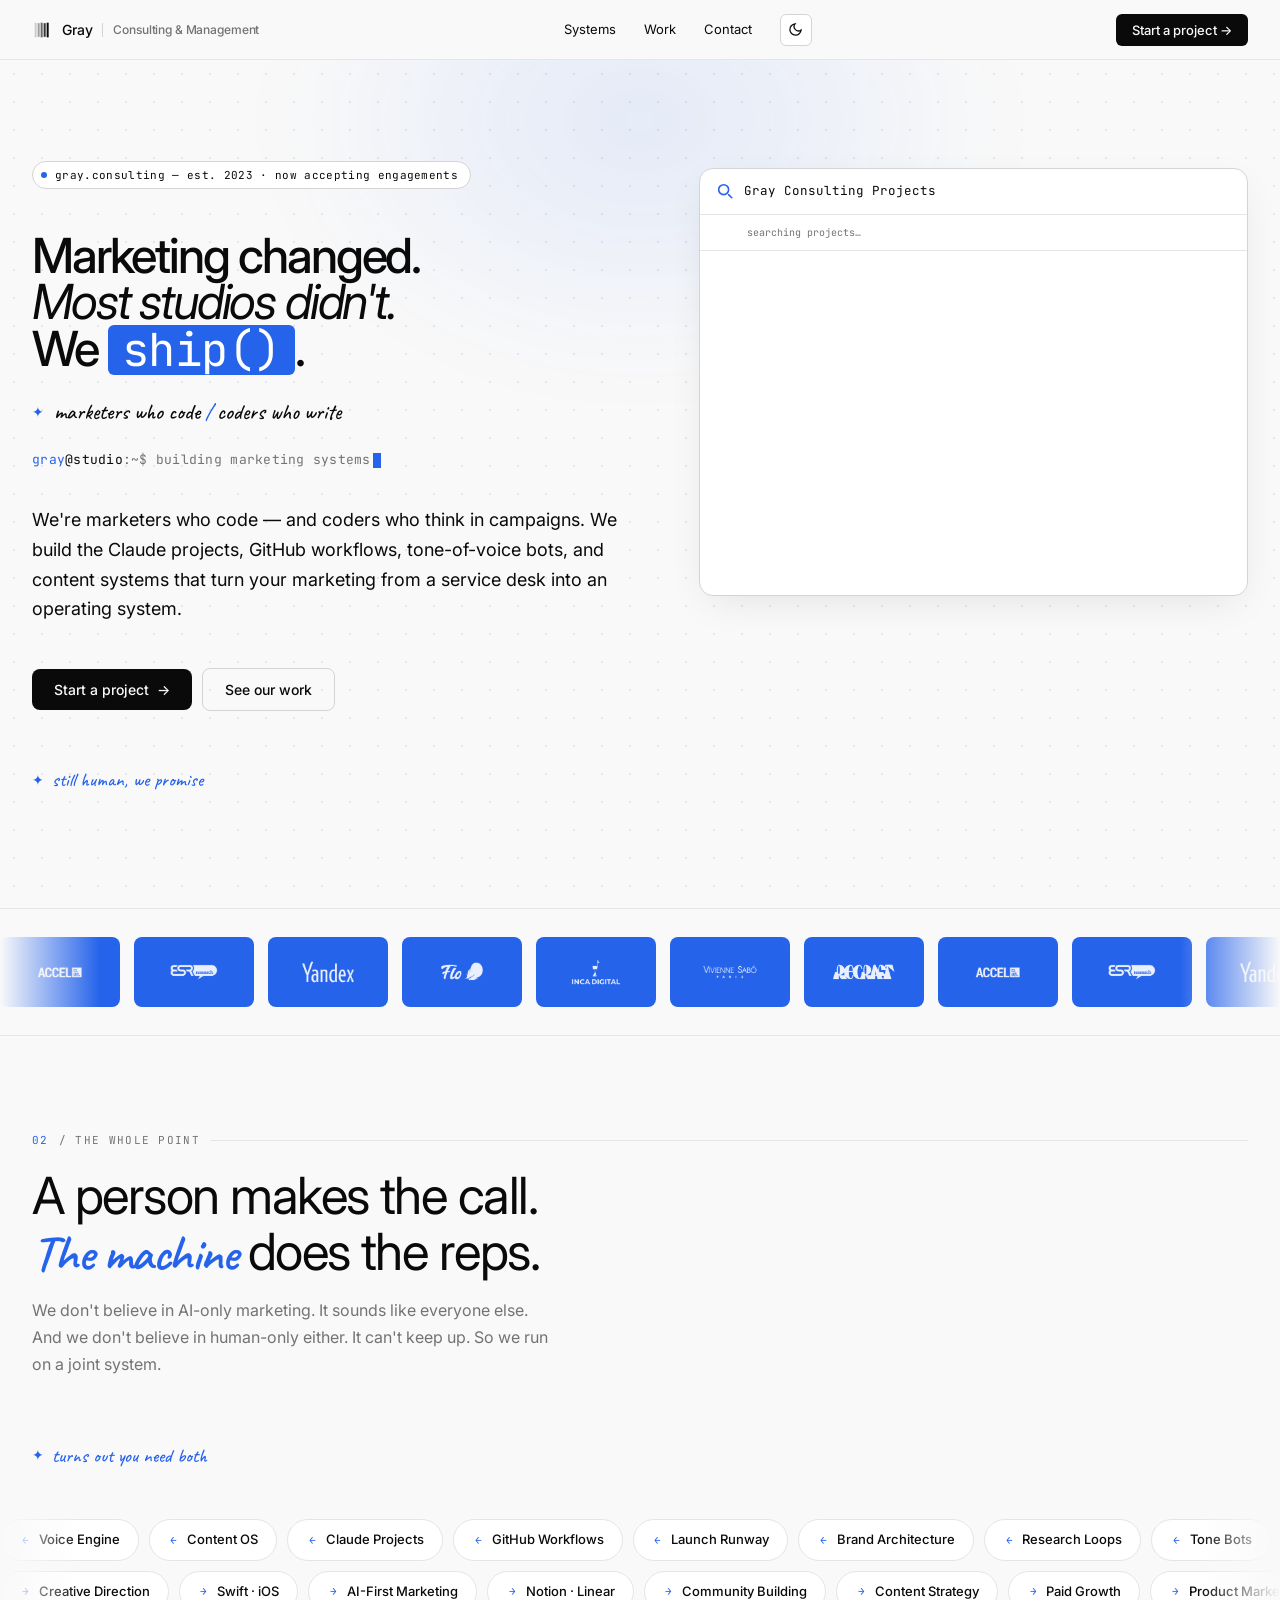
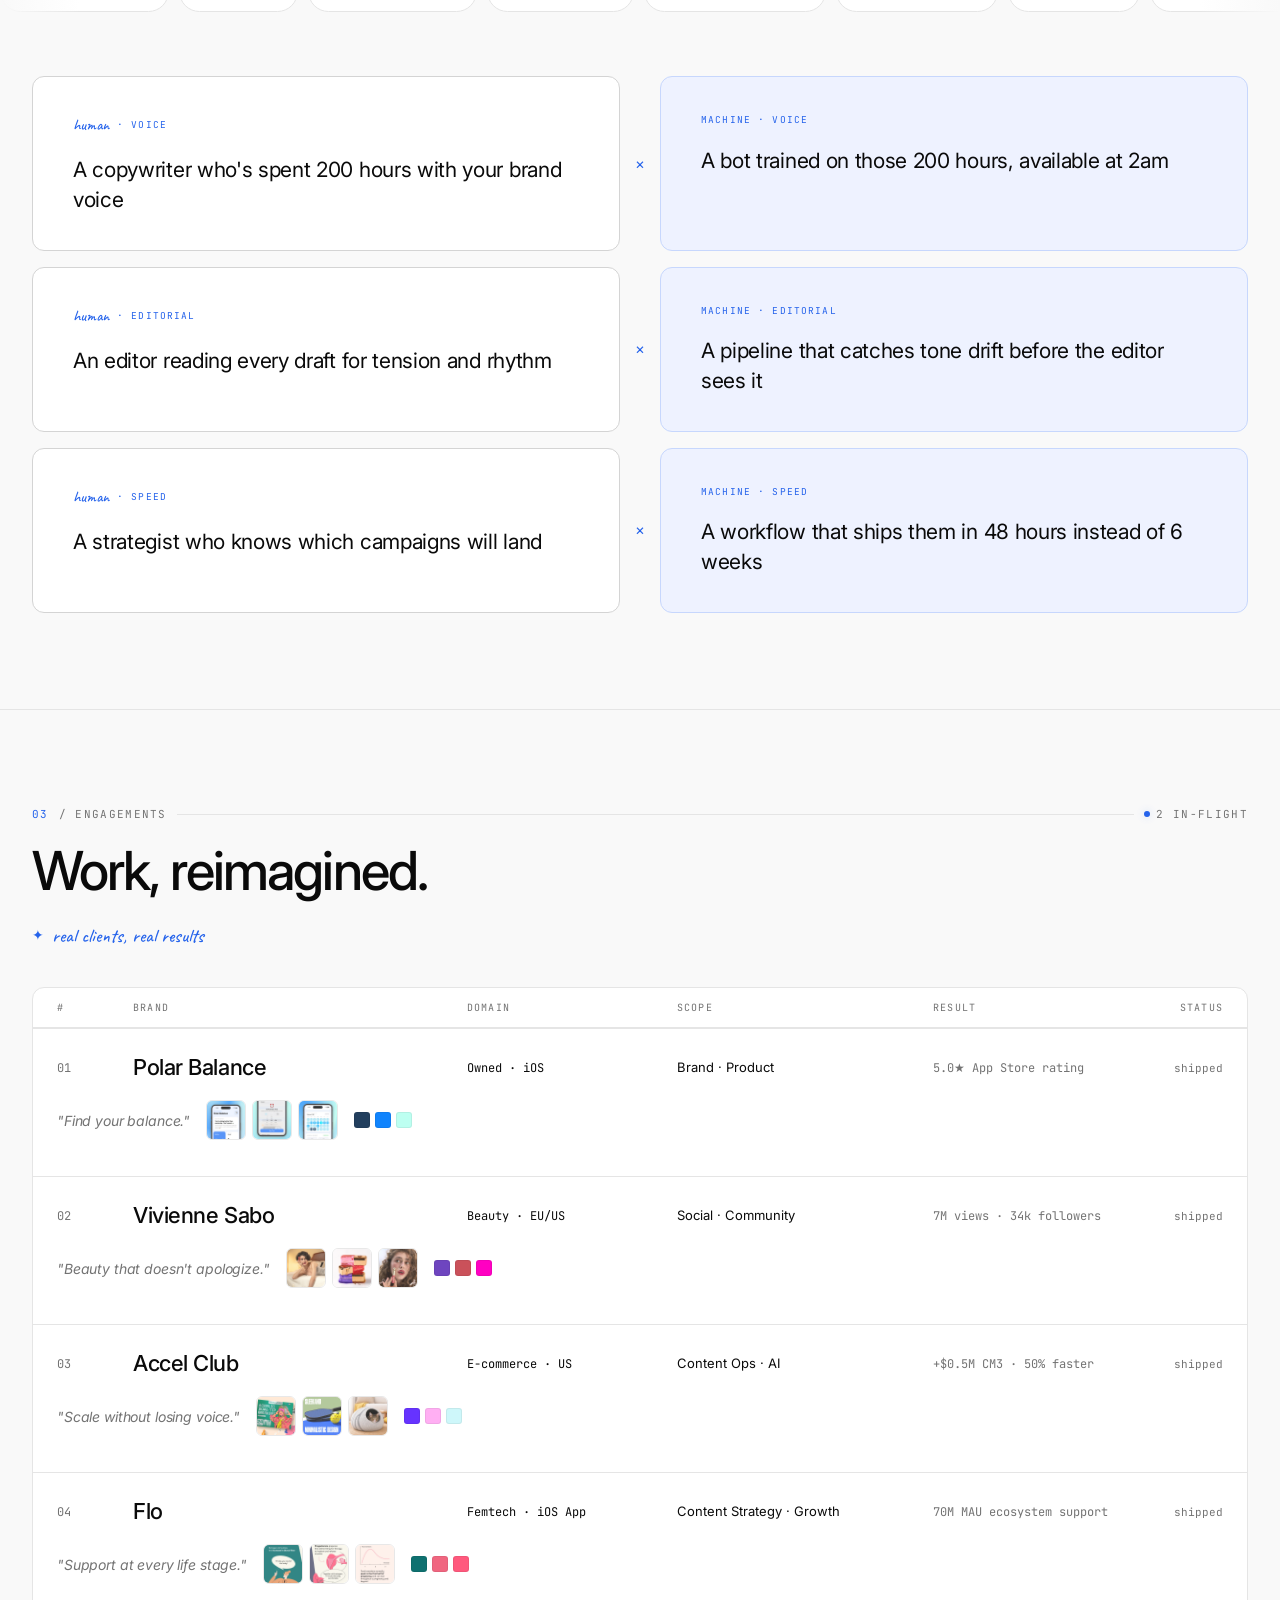
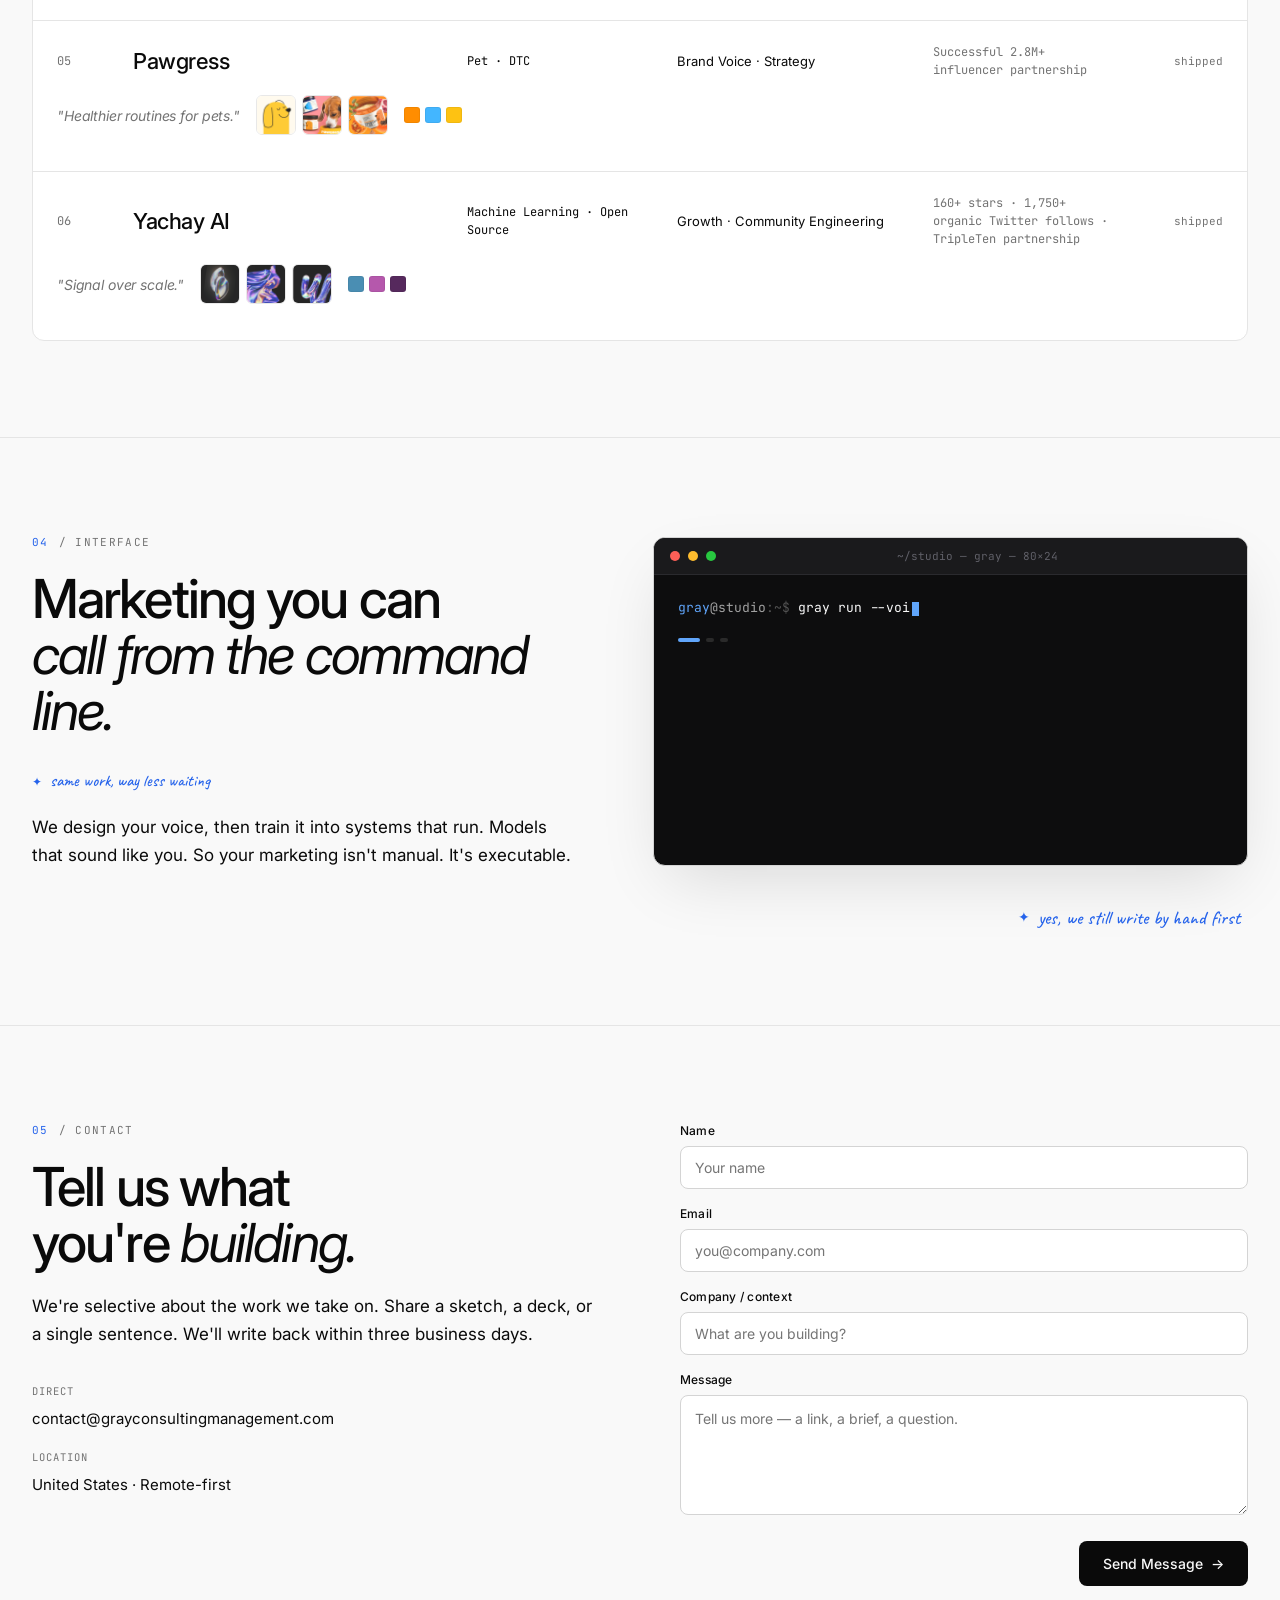
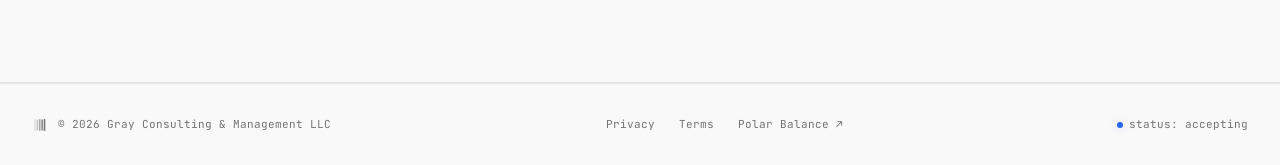
==== commit decbea1e: "Clean repo without large files" ====
--- a/index.html
+++ b/index.html
@@ -1,353 +1,1449 @@
 <!DOCTYPE html>
-<html lang="en">
+<html lang="en" data-theme="light">
 <head>
-  <meta charset="UTF-8">
-  <meta name="viewport" content="width=device-width, initial-scale=1.0">
-  <meta name="description" content="Gray Consulting and Management LLC — Strategy, Digital, Systems, and Products.">
-  <meta name="robots" content="index, follow">
-  <title>Gray — Consulting &amp; Management</title>
-
-  <link rel="preconnect" href="https://fonts.googleapis.com">
-  <link rel="preconnect" href="https://fonts.gstatic.com" crossorigin>
-  <link href="https://fonts.googleapis.com/css2?family=Space+Grotesk:wght@300;400;500;600&family=Inter:wght@300;400;500&family=IBM+Plex+Mono:wght@300;400;500&display=swap" rel="stylesheet">
-
-  <link rel="icon" type="image/svg+xml" href="/favicon.svg">
-  <link rel="stylesheet" href="styles.css">
+<meta charset="UTF-8">
+<meta name="viewport" content="width=device-width, initial-scale=1.0">
+<meta name="description" content="Gray Consulting — Tech-native marketing studio. We build the systems modern brands need to ship.">
+<title>Gray — Consulting &amp; Management</title>
+<script>
+  // Apply saved theme before paint to prevent flash
+  (function() {
+    var t = localStorage.getItem('gc-theme');
+    if (t === 'dark') document.documentElement.setAttribute('data-theme','dark');
+  })();
+</script>
+<link rel="preconnect" href="https://fonts.googleapis.com">
+<link rel="preconnect" href="https://fonts.gstatic.com" crossorigin>
+<link href="https://fonts.googleapis.com/css2?family=Inter:ital,wght@0,300;0,400;0,500;0,600;1,300;1,400;1,500&family=JetBrains+Mono:wght@400;500&family=Caveat:wght@400;500;600&display=block" rel="stylesheet">
+<link rel="stylesheet" href="gray-site.css">
+<link rel="icon" type="image/svg+xml" href="favicon.svg">
+<style>
+/* ─────────────────────────────────────────
+   HERO
+───────────────────────────────────────── */
+.hero {
+  position:relative; overflow:hidden;
+  padding:100px 32px 116px;
+  border-bottom:1px solid var(--border);
+}
+.hero-dots {
+  position:absolute; inset:0; pointer-events:none;
+  background-image:radial-gradient(circle,var(--border-2) 1px,transparent 1px);
+  background-size:28px 28px; opacity:.55;
+}
+.hero-glow {
+  position:absolute; top:-220px; left:50%; transform:translateX(-50%);
+  width:800px; height:560px; pointer-events:none;
+  background:radial-gradient(ellipse at center,var(--signal-glow) 0%,transparent 65%);
+  filter:blur(50px); opacity:.55;
+}
+.hero-inner {
+  max-width:1280px; margin:0 auto; position:relative;
+  display:grid; grid-template-columns:1fr 0.9fr; gap:56px; align-items:start;
+}
+.hero-content { min-width:0; }
+
+/* ── Handwritten annotations ── */
+.hand-note {
+  font-family:'Caveat',cursive; font-size:19px; font-weight:500;
+  color:var(--signal); line-height:1.2; pointer-events:none;
+  display:inline-flex; align-items:center; gap:8px; margin-top:18px;
+  letter-spacing:normal;
+}
+.hero-content > .hand-note {
+  margin-top:10px;
+}
+.spark {
+  display:inline-block; color:var(--signal);
+  font-size:14px; line-height:1; flex-shrink:0;
+  font-family:serif;
+}
+
+/* "Marketers who code / coders who write" hero tagline */
+.hero-tagline {
+  display:flex; align-items:center; gap:10px;
+  margin-bottom:24px;
+}
+.hero-tagline-text {
+  font-family:'Caveat',cursive; font-size:22px; font-weight:500;
+  color:var(--fg); line-height:1.2;
+}
+.hero-tagline-text span { color:var(--signal); }
+
+/* ── Human × Machine section ── */
+.hm-intro { max-width:680px; }
+.hm-headline {
+  font-size:clamp(38px,4vw,60px); font-weight:400;
+  letter-spacing:-.03em; line-height:1.08; color:var(--fg);
+  margin-bottom:16px;
+}
+.hm-headline .hm-machine {
+  font-family:'Caveat',cursive; font-weight:600;
+  color:var(--signal); font-style:normal;
+}
+.hm-sub { font-size:16px; color:var(--mute); line-height:1.7; max-width:520px; margin-bottom:48px; }
+.hm-grid { display:flex; flex-direction:column; gap:16px; }
+.hm-row {
+  display:grid; grid-template-columns:1fr 40px 1fr;
+  align-items:center;
+}
+.hm-cell {
+  padding:36px 40px; border-radius:12px; border:1px solid var(--border-2);
+  align-self:stretch;
+}
+.hm-cell-human { background:var(--surface); }
+.hm-cell-machine {
+  background:#EEF2FF; border-color:#C7D7FD;
+}
+[data-theme="dark"] .hm-cell-machine {
+  background:rgba(96,165,250,0.07); border-color:rgba(96,165,250,0.18);
+}
+.hm-sep {
+  display:flex; align-items:center; justify-content:center;
+  color:var(--signal); font-size:15px; font-weight:400;
+}
+.hm-tag {
+  display:flex; align-items:center; gap:8px;
+  margin-bottom:18px;
+}
+.hm-tag-label {
+  font-family:'JetBrains Mono',monospace; font-size:9.5px;
+  text-transform:uppercase; letter-spacing:.12em; color:var(--signal);
+}
+.hm-tag-human-word {
+  font-family:'Caveat',cursive; font-size:16px; font-weight:500;
+  color:var(--signal); letter-spacing:0; text-transform:none;
+}
+.hm-desc {
+  font-size:21px; font-weight:400; line-height:1.4;
+  letter-spacing:-.015em; color:var(--fg);
+}
+
+/* ── AI search widget ── */
+.ai-search {
+  background:var(--surface); border:1px solid var(--border-2);
+  border-radius:14px; overflow:hidden;
+  box-shadow:0 12px 40px -10px rgba(0,0,0,.10);
+  margin-top:8px;
+}
+.ai-search-bar {
+  display:flex; align-items:center; gap:10px;
+  padding:13px 16px; border-bottom:1px solid var(--border);
+  font-family:'JetBrains Mono',monospace; font-size:12.5px; color:var(--fg);
+}
+.ai-bar-icon {
+  width:18px; height:18px; flex-shrink:0;
+  color:var(--signal);
+}
+.ai-query-text { flex:1; transition:opacity .4s ease; }
+.ai-meta { transition:opacity .4s ease; }
+.ai-qcursor {
+  display:inline-block; width:7px; height:13px;
+  background:var(--signal); vertical-align:middle; margin-left:1px;
+  animation:blink 1.1s steps(1) infinite;
+}
+.ai-meta {
+  padding:10px 16px; border-bottom:1px solid var(--border);
+  display:flex; align-items:center; gap:8px;
+  font-family:'JetBrains Mono',monospace; font-size:10px; color:var(--mute);
+}
+.ai-thinking-dots { display:flex; gap:4px; align-items:center; }
+.think-dot {
+  width:5px; height:5px; border-radius:50%;
+  background:var(--signal); opacity:0;
+  animation:think-pulse 1.2s ease infinite;
+}
+.think-dot:nth-child(2) { animation-delay:.18s; }
+.think-dot:nth-child(3) { animation-delay:.36s; }
+@keyframes think-pulse {
+  0%,100% { opacity:0; transform:scale(.75); }
+  50%      { opacity:1; transform:scale(1); }
+}
+.ai-results {
+  display:grid; grid-template-columns:repeat(4,1fr);
+  gap:6px; padding:10px;
+}
+.ai-card {
+  border-radius:7px; overflow:hidden;
+  border:1px solid var(--border);
+  opacity:0; transform:translateY(6px) scale(.98);
+  transition:opacity .3s ease, transform .3s ease;
+  cursor:default;
+}
+.ai-card.revealed {
+  opacity:1; transform:translateY(0) scale(1);
+}
+.ai-card img {
+  width:100%; height:100px; object-fit:cover; display:block;
+}
+.ai-card-meta {
+  padding:5px 8px;
+  font-family:'JetBrains Mono',monospace; font-size:9px;
+  color:var(--mute); letter-spacing:.05em; text-transform:uppercase;
+  background:var(--surface); line-height:1.4;
+}
+.ai-card-meta strong { color:var(--fg); font-weight:500; display:block; font-size:9.5px; }
+
+.hero-kicker {
+  display:inline-flex; align-items:center; gap:8px;
+  padding:5px 12px 5px 8px;
+  border:1px solid var(--border-2); border-radius:999px;
+  background:var(--surface);
+  font-family:'JetBrains Mono',monospace; font-size:11px;
+  color:var(--dim); letter-spacing:.03em;
+  margin-bottom:44px;
+}
+.kicker-dot {
+  width:6px; height:6px; border-radius:50%; background:var(--signal);
+  box-shadow:0 0 0 0 var(--signal-glow);
+  animation:pulse-dot 2.4s ease infinite;
+}
+
+.hero-headline {
+  font-size:48px;
+  font-size-adjust: 0.52;
+  font-weight:500; line-height:.96; letter-spacing:-.045em;
+  color:var(--fg); margin-bottom:24px;
+}
+.hero-headline em { font-style:italic; font-weight:400; color:var(--dim); }
+.code-pill {
+  font-family:'JetBrains Mono',monospace; font-weight:400;
+  background:var(--signal); color:#fff;
+  padding:2px 14px; border-radius:6px; display:inline-block;
+  letter-spacing:-.01em;
+}
+[data-theme="dark"] .code-pill { color:#0A0A0A; }
+
+.hero-terminal {
+  font-family:'JetBrains Mono',monospace; font-size:13px;
+  color:var(--mute); margin-bottom:36px; letter-spacing:.02em;
+}
+.t-user { color:var(--signal); }
+.t-host { color:var(--dim); }
+.t-cursor {
+  display:inline-block; width:8px; height:15px;
+  background:var(--signal); vertical-align:middle; margin-left:2px;
+  animation:blink 1.1s steps(1) infinite;
+}
+
+.hero-sub {
+  font-size:18px; line-height:1.65; color:var(--dim);
+  max-width:600px; margin-bottom:44px;
+}
+
+.hero-ctas { display:flex; gap:10px; align-items:center; margin-bottom:48px; }
+.btn-primary {
+  padding:12px 22px; border-radius:8px;
+  background:var(--fg); color:var(--bg); border:none;
+  font-size:14px; font-weight:500;
+  display:inline-flex; align-items:center; gap:8px;
+  transition:opacity .2s;
+}
+.btn-primary:hover { opacity:.82; }
+.btn-secondary {
+  padding:12px 22px; border-radius:8px;
+  background:transparent; color:var(--fg);
+  border:1px solid var(--border-2);
+  font-size:14px; font-weight:500;
+  display:inline-flex; align-items:center; gap:8px;
+  transition:border-color .2s;
+}
+.btn-secondary:hover { border-color:var(--signal); }
+
+.hero-stats {
+  display:grid; grid-template-columns:repeat(4,1fr);
+  border:1px solid var(--border); border-radius:12px;
+  overflow:hidden; background:var(--surface);
+}
+.hero-stat {
+  padding:24px; border-right:1px solid var(--border);
+}
+.hero-stat:last-child { border-right:none; }
+.stat-num {
+  font-size:42px; font-weight:500; letter-spacing:-.03em;
+  line-height:1; color:var(--fg); margin-bottom:8px;
+}
+.stat-label {
+  font-family:'JetBrains Mono',monospace; font-size:10.5px;
+  color:var(--mute); text-transform:uppercase; letter-spacing:.08em;
+}
+
+/* ─────────────────────────────────────────
+   MANIFESTO
+───────────────────────────────────────── */
+.manifesto {
+  padding:72px 0;
+  border-bottom:1px solid var(--border);
+  overflow:hidden;
+}
+.manifesto-inner {
+  display:flex; align-items:flex-end; justify-content:space-between; gap:40px;
+}
+.manifesto-text {
+  font-size:clamp(32px,3.8vw,56px); font-weight:400;
+  letter-spacing:-.035em; line-height:1.1; color:var(--fg);
+  font-style:italic; max-width:700px;
+}
+.manifesto-text u {
+  text-decoration-color:var(--signal); text-underline-offset:5px;
+  text-decoration-thickness:2px; font-style:normal;
+}
+.manifesto-aside {
+  flex-shrink:0; text-align:right; padding-bottom:6px;
+}
+.manifesto-tag {
+  font-family:'JetBrains Mono',monospace; font-size:11px;
+  color:var(--mute); letter-spacing:.08em; display:block; margin-bottom:10px;
+}
+.manifesto-rule {
+  display:block; width:48px; height:1px; background:var(--signal); margin-left:auto;
+}
+
+/* ─────────────────────────────────────────
+   LOGOS MARQUEE
+───────────────────────────────────────── */
+.logos-band {
+  padding:28px 0; border-bottom:1px solid var(--border);
+  overflow:hidden; position:relative;
+}
+.logos-band::before,.logos-band::after {
+  content:''; position:absolute; top:0; bottom:0; width:100px; z-index:2; pointer-events:none;
+}
+.logos-band::before { left:0; background:linear-gradient(to right,var(--bg),transparent); }
+.logos-band::after  { right:0; background:linear-gradient(to left,var(--bg),transparent); }
+.logos-track {
+  display:flex; gap:14px; align-items:center;
+  animation:scroll-left 30s linear infinite;
+  width:max-content;
+}
+.logo-pill {
+  display:flex; align-items:center; justify-content:center;
+  flex-shrink:0; width:120px; height:70px;
+  border-radius:8px; border:none;
+  background:var(--signal); padding:12px 16px;
+}
+.logo-pill img {
+  max-width:100%; max-height:100%; object-fit:contain;
+  filter:brightness(0) invert(1); opacity:.9;
+  transition:opacity .2s;
+}
+.logo-pill:hover img { opacity:1; }
+
+/* ─────────────────────────────────────────
+   SECTION SHARED
+───────────────────────────────────────── */
+.section-label {
+  display:flex; align-items:center; gap:10px;
+  font-family:'JetBrains Mono',monospace; font-size:11px;
+  color:var(--mute); text-transform:uppercase; letter-spacing:.12em;
+  margin-bottom:20px;
+}
+.section-label .num { color:var(--signal); }
+.section-label .line { flex:1; height:1px; background:var(--border); }
+.section-title {
+  font-size:clamp(40px,4.2vw,64px); font-weight:500;
+  letter-spacing:-.035em; line-height:1.04; color:var(--fg);
+  margin-bottom:16px;
+}
+.section-title em { font-style:italic; font-weight:400; color:var(--dim); }
+.section-sub { font-size:17px; color:var(--dim); line-height:1.65; max-width:560px; }
+.inner { max-width:1280px; margin:0 auto; padding:0 32px; }
+
+/* ─────────────────────────────────────────
+   SKILLS / SYSTEMS
+───────────────────────────────────────── */
+.systems { padding:96px 0; border-bottom:1px solid var(--border); overflow:hidden; }
+
+.skills-runner {
+  display:flex; flex-direction:column; gap:10px;
+  margin:52px 0 64px; overflow:hidden; position:relative;
+}
+.skills-runner::before,.skills-runner::after {
+  content:''; position:absolute; top:0; bottom:0; width:80px; z-index:2; pointer-events:none;
+}
+.skills-runner::before { left:0; background:linear-gradient(to right,var(--bg),transparent); }
+.skills-runner::after  { right:0; background:linear-gradient(to left,var(--bg),transparent); }
+.skills-row { display:flex; gap:10px; width:max-content; }
+.skills-row-a { animation:scroll-left  22s linear infinite; }
+.skills-row-b { animation:scroll-right 26s linear infinite; }
+.chip {
+  display:inline-flex; align-items:center; gap:7px;
+  padding:10px 18px; border-radius:999px;
+  border:1px solid var(--border); background:var(--surface);
+  font-size:13px; font-weight:500; color:var(--dim);
+  white-space:nowrap; flex-shrink:0; transition:border-color .2s,color .2s;
+}
+.chip-mark {
+  font-family:'JetBrains Mono',monospace; font-size:11px; color:var(--signal);
+  display:inline-block; width:1.15em; text-align:center;
+}
+/* Match marquee direction: row A scrolls left, row B scrolls right */
+.skills-row-a .chip-mark::before { content:'←'; }
+.skills-row-b .chip-mark::before { content:'→'; }
+.chip:hover { border-color:var(--signal); color:var(--fg); }
+
+.systems-grid {
+  display:grid; grid-template-columns:repeat(2,1fr);
+  gap:1px; background:var(--border);
+  border:1px solid var(--border); border-radius:12px; overflow:hidden;
+}
+.sys-card {
+  background:var(--surface); padding:36px;
+  position:relative; min-height:310px;
+  display:flex; flex-direction:column; gap:20px;
+  transition:background .3s;
+}
+.sys-card:hover { background:var(--bg); }
+.sys-header { display:flex; justify-content:space-between; align-items:center; }
+.sys-tag {
+  font-family:'JetBrains Mono',monospace; font-size:11px;
+  padding:3px 8px; border:1px solid var(--border-2); border-radius:4px;
+  color:var(--dim); letter-spacing:.05em;
+}
+.sys-stack { font-family:'JetBrains Mono',monospace; font-size:11px; color:var(--mute); }
+.sys-viz { height:78px; width:100%; color:var(--dim); }
+.sys-name {
+  font-size:28px; font-weight:500; letter-spacing:-.025em; color:var(--fg); margin-bottom:8px;
+}
+.sys-desc { font-size:14px; line-height:1.65; color:var(--dim); margin:0; max-width:480px; }
+.sys-cta {
+  position:absolute; top:36px; right:36px;
+  font-family:'JetBrains Mono',monospace; font-size:11px; color:var(--mute);
+  transition:color .2s;
+}
+.sys-card:hover .sys-cta { color:var(--signal); }
+
+/* ─────────────────────────────────────────
+   WORK
+───────────────────────────────────────── */
+.work { padding:96px 0; border-bottom:1px solid var(--border); }
+.work-table {
+  border:1px solid var(--border); border-radius:12px;
+  overflow:hidden; background:var(--surface);
+}
+.work-head {
+  display:grid; grid-template-columns:52px 2fr 1.2fr 1.5fr 1.2fr 80px;
+  gap:24px; padding:12px 24px;
+  font-family:'JetBrains Mono',monospace; font-size:10px;
+  color:var(--mute); text-transform:uppercase; letter-spacing:.12em;
+  border-bottom:1px solid var(--border);
+}
+.work-row {
+  display:grid; grid-template-columns:52px 2fr 1.2fr 1.5fr 1.2fr 80px;
+  gap:24px; align-items:center; padding:22px 24px;
+  border-top:1px solid var(--border);
+  transition:background .2s;
+}
+.work-row:hover { background:var(--bg); }
+.work-idx { font-family:'JetBrains Mono',monospace; font-size:12px; color:var(--mute); }
+.work-name {
+  font-size:22px; font-weight:500; letter-spacing:-.02em; color:var(--fg);
+  transition:transform .2s var(--ease);
+}
+.work-row:hover .work-name { transform:translateX(6px); }
+.work-cat { font-family:'JetBrains Mono',monospace; font-size:12px; color:var(--dim); }
+.work-scope { font-size:13px; color:var(--dim); }
+.work-result {
+  font-family:'JetBrains Mono',monospace; font-size:12px; color:var(--mute);
+  transition:color .2s;
+}
+.work-row:hover .work-result { color:var(--signal); }
+.work-status {
+  display:flex; justify-content:flex-end; align-items:center; gap:5px;
+  font-family:'JetBrains Mono',monospace; font-size:11px;
+}
+.status-live { color:var(--signal); }
+.status-dot {
+  width:6px; height:6px; border-radius:50%;
+  background:var(--signal); box-shadow:0 0 8px var(--signal-glow); flex-shrink:0;
+}
+.status-shipped { color:var(--mute); }
+
+
+/* ─────────────────────────────────────────
+   WORK ARTIFACTS
+───────────────────────────────────────── */
+.work-artifact {
+  grid-column:1 / -1;
+  display:flex; align-items:center; gap:16px;
+  padding:0 0 14px; margin-top:-8px;
+  border-bottom:none;
+}
+.artifact-tagline {
+  font-style:italic; font-size:14px; color:var(--mute);
+  letter-spacing:-.01em; white-space:nowrap;
+}
+.artifact-swatches { display:flex; gap:5px; align-items:center; }
+.artifact-swatch {
+  width:16px; height:16px; border-radius:3px;
+  border:1px solid rgba(0,0,0,.06);
+  flex-shrink:0;
+}
+.artifact-thumbs {
+  display:flex; gap:6px; align-items:center; overflow:hidden;
+}
+.artifact-thumb {
+  width:40px; height:40px; border-radius:6px;
+  object-fit:cover; border:1px solid var(--border);
+  flex-shrink:0; opacity:.85;
+  transition:opacity .2s,transform .2s;
+}
+.work-row:hover .artifact-thumb { opacity:1; transform:scale(1.04); }
+
+/* ─────────────────────────────────────────
+   TERMINAL
+───────────────────────────────────────── */
+.terminal-sec { padding:96px 0; border-bottom:1px solid var(--border); }
+.terminal-grid {
+  display:grid; grid-template-columns:1fr 1.1fr; gap:80px; align-items:center;
+}
+.term-window {
+  border:1px solid var(--border-2); border-radius:12px;
+  overflow:hidden; background:#0D0D0E;
+  box-shadow:0 24px 64px -16px rgba(0,0,0,.14);
+  transition:background .3s ease,border-color .3s ease;
+}
+/* Terminal flips to white in dark mode */
+[data-theme="dark"] .term-window { background:#FAFAFA; border-color:#E5E5E5; box-shadow:0 24px 64px -16px rgba(0,0,0,.06); }
+[data-theme="dark"] .term-bar { background:#F0F0F0; border-bottom-color:#E0E0E0; }
+[data-theme="dark"] .tb-title { color:#B0B0B0; }
+[data-theme="dark"] .term-body { color:#0A0A0A; }
+[data-theme="dark"] .tc-user { color:#2563EB; }
+[data-theme="dark"] .tc-host { color:#737373; }
+[data-theme="dark"] .tc-dollar { color:#B0B0B0; }
+[data-theme="dark"] .tc-ok { color:#2563EB; }
+[data-theme="dark"] .tc-dim { color:#737373; }
+[data-theme="dark"] .tc-cursor { background:#2563EB; }
+[data-theme="dark"] .tp-dot { background:#E0E0E0 !important; }
+[data-theme="dark"] .tp-dot.active-dot { background:#2563EB !important; }
+
+.term-bar {
+  display:flex; align-items:center; gap:8px; padding:10px 16px;
+  background:#1A1A1C; border-bottom:1px solid #2A2A2E;
+  transition:background .3s ease,border-color .3s ease;
+}
+.tb-dot { width:10px; height:10px; border-radius:50%; }
+.tb-title {
+  flex:1; text-align:center;
+  font-family:'JetBrains Mono',monospace; font-size:11px; color:#606068;
+  transition:color .3s ease;
+}
+.term-body {
+  padding:22px 24px; min-height:290px;
+  font-family:'JetBrains Mono',monospace; font-size:13px; line-height:1.75;
+  color:#FAFAFA; transition:color .3s ease;
+}
+.tc-user { color:#60A5FA; }
+.tc-host { color:#A1A1A1; }
+.tc-dollar { color:#525252; }
+.tc-text { color:#FAFAFA; }
+.tc-cursor {
+  display:inline-block; width:7px; height:14px;
+  background:#60A5FA; vertical-align:middle; margin-left:2px;
+  animation:blink 1.1s steps(1) infinite;
+}
+.tc-ok  { color:#60A5FA; }
+.tc-dim { color:#A1A1A1; }
+.term-progress { display:flex; gap:6px; margin-top:18px; }
+.tp-dot { height:4px; border-radius:2px; transition:all .4s ease; background:#2A2A2A; }
+
+/* ─────────────────────────────────────────
+   CONTACT
+───────────────────────────────────────── */
+.contact { padding:96px 0; border-bottom:1px solid var(--border); }
+.contact-grid { display:grid; grid-template-columns:1fr 1fr; gap:80px; }
+.contact-title {
+  font-size:clamp(40px,4.2vw,64px); font-weight:500;
+  letter-spacing:-.035em; line-height:1.05; color:var(--fg); margin-bottom:20px;
+}
+.contact-title em { font-style:italic; font-weight:400; color:var(--dim); }
+.contact-sub { font-size:17px; color:var(--dim); line-height:1.65; margin-bottom:36px; }
+.contact-direct { margin-top:36px; }
+.direct-key {
+  font-family:'JetBrains Mono',monospace; font-size:10.5px;
+  color:var(--mute); text-transform:uppercase; letter-spacing:.1em; margin-bottom:6px;
+}
+.contact-direct a { font-size:15px; color:var(--dim); transition:color .2s; }
+.contact-direct a:hover { color:var(--signal); }
+.contact-form { display:flex; flex-direction:column; gap:16px; }
+.field label {
+  display:block; font-size:12px; font-weight:500; color:var(--dim);
+  margin-bottom:6px; letter-spacing:.02em;
+}
+.field input,.field textarea {
+  width:100%; padding:12px 14px; border-radius:8px;
+  background:var(--surface); color:var(--fg);
+  border:1px solid var(--border-2); font-size:14px; outline:none;
+  transition:border-color .2s,box-shadow .2s;
+}
+.field input:focus,.field textarea:focus {
+  border-color:var(--signal); box-shadow:0 0 0 3px var(--signal-bg);
+}
+.field textarea { min-height:120px; resize:vertical; line-height:1.6; }
+.submit-row { display:flex; justify-content:flex-end; margin-top:4px; }
+.btn-submit {
+  padding:12px 24px; border-radius:8px;
+  background:var(--fg); color:var(--bg); border:none;
+  font-size:14px; font-weight:500;
+  display:inline-flex; align-items:center; gap:8px;
+  transition:opacity .2s;
+}
+.btn-submit:hover { opacity:.82; }
+.sent-msg {
+  display:none; font-family:'JetBrains Mono',monospace; font-size:13px;
+  color:var(--signal); text-align:right; margin-top:4px;
+}
+
+/* ─────────────────────────────────────────
+   FOOTER
+───────────────────────────────────────── */
+.footer {
+  padding:32px; border-top:1px solid var(--border);
+  display:flex; justify-content:space-between; align-items:center;
+  font-family:'JetBrains Mono',monospace; font-size:11px; color:var(--mute);
+}
+.footer-brand { display:flex; align-items:center; gap:10px; }
+.footer-links { display:flex; gap:24px; }
+.footer-links a { color:var(--mute); transition:color .2s; }
+.footer-links a:hover { color:var(--fg); }
+.footer-status { display:flex; align-items:center; gap:6px; }
+
+/* ─────────────────────────────────────────
+   ANIMATIONS
+───────────────────────────────────────── */
+@keyframes blink { 0%,50%{opacity:1} 51%,100%{opacity:0} }
+@keyframes pulse-dot {
+  0%,100% { box-shadow:0 0 0 0 var(--signal-glow); }
+  50%      { box-shadow:0 0 0 5px transparent; }
+}
+@keyframes scroll-left {
+  from { transform:translateX(0); }
+  to   { transform:translateX(-50%); }
+}
+@keyframes scroll-right {
+  from { transform:translateX(-50%); }
+  to   { transform:translateX(0); }
+}
+@keyframes fade-up {
+  from { opacity:0; transform:translateY(5px); }
+  to   { opacity:1; transform:translateY(0); }
+}
+
+/* ─────────────────────────────────────────
+   RESPONSIVE
+───────────────────────────────────────── */
+@media (max-width:960px) {
+  .hero-inner { grid-template-columns:1fr; }
+  .hero-headline { font-size:clamp(34px,8vw,48px); }
+  .hero-photos { display:none; }
+  .hero-stats { grid-template-columns:repeat(2,1fr); }
+  .systems-grid { grid-template-columns:1fr; }
+  .work-head,.work-row { grid-template-columns:36px 1fr auto; }
+  .work-head span:nth-child(3),.work-head span:nth-child(4),.work-head span:nth-child(5),
+  .work-cat,.work-scope,.work-result { display:none; }
+  .work-artifact { display:none; }
+  .terminal-grid,.contact-grid { grid-template-columns:1fr; }
+  .manifesto-inner { flex-direction:column; align-items:flex-start; gap:20px; }
+  .manifesto-aside { text-align:left; }
+  .manifesto-rule { margin-left:0; }
+  .steps { grid-template-columns:repeat(2,1fr); }
+}
+@media (max-width:600px) {
+  .hero { padding:72px 20px 88px; }
+  .inner { padding:0 20px; }
+  .steps { grid-template-columns:1fr; }
+  .hero-stats { grid-template-columns:repeat(2,1fr); }
+}
+</style>
 </head>
 <body>
 
-  <!-- Custom cursor -->
-  <div class="cursor dot" id="cursorDot"></div>
-  <div class="cursor ring" id="cursorRing"></div>
-
-  <!-- Background canvas -->
-  <canvas id="bgCanvas" class="bg-canvas"></canvas>
-
-  <div class="page">
-
-    <!-- ============================================================
-         NAV
-    ============================================================ -->
-    <nav class="nav" id="nav">
-      <a href="#" class="nav-brand">
-        <span class="mark" aria-hidden="true">
-          <svg viewBox="0 0 120 120" width="24" height="24" fill="currentColor">
-            <rect x="16" y="16" width="12" height="88" opacity="0.18" style="transition:all 0.6s cubic-bezier(0.22,1,0.36,1)"/>
-            <rect x="34" y="19" width="12" height="82" opacity="0.38" style="transition:all 0.6s cubic-bezier(0.22,1,0.36,1) 50ms"/>
-            <rect x="52" y="16" width="12" height="88" opacity="0.6"  style="transition:all 0.6s cubic-bezier(0.22,1,0.36,1) 100ms"/>
-            <rect x="70" y="19" width="12" height="82" opacity="0.82" style="transition:all 0.6s cubic-bezier(0.22,1,0.36,1) 150ms"/>
-            <rect x="88" y="16" width="12" height="88" opacity="1"    style="transition:all 0.6s cubic-bezier(0.22,1,0.36,1) 200ms"/>
-          </svg>
-        </span>
-        <span class="name" id="navWordmark">Gray</span>
-        <span class="sep"></span>
-        <span class="tag">Consulting &amp; Management</span>
-      </a>
-      <div class="nav-links">
-        <a href="#work"><span class="idx">01</span>Work</a>
-        <a href="#capabilities"><span class="idx">02</span>Capabilities</a>
-        <a href="#contact"><span class="idx">03</span>Contact</a>
+<!-- ══════════════════════════════════════════
+     NAV
+══════════════════════════════════════════ -->
+<nav class="nav">
+  <a href="#" class="nav-brand" aria-label="Gray Consulting home">
+    <svg viewBox="0 0 120 120" width="20" height="20" fill="currentColor" aria-hidden="true">
+      <rect x="16" y="16" width="12" height="88" opacity="0.18"/>
+      <rect x="34" y="19" width="12" height="82" opacity="0.38"/>
+      <rect x="52" y="16" width="12" height="88" opacity="0.6"/>
+      <rect x="70" y="19" width="12" height="82" opacity="0.82"/>
+      <rect x="88" y="16" width="12" height="88" opacity="1"/>
+    </svg>
+    <span>Gray</span>
+    <span class="nav-sep" aria-hidden="true"></span>
+    <span class="nav-tag">Consulting &amp; Management</span>
+  </a>
+  <div class="nav-links">
+    <a href="#systems">Systems</a>
+    <a href="#work">Work</a>
+    <a href="#contact">Contact</a>
+    <button class="theme-toggle" id="themeToggle" aria-label="Toggle dark/light mode">
+      <svg id="iconSun" viewBox="0 0 24 24" fill="none" stroke="currentColor" stroke-width="2" style="display:none">
+        <circle cx="12" cy="12" r="5"/>
+        <line x1="12" y1="1" x2="12" y2="3"/>
+        <line x1="12" y1="21" x2="12" y2="23"/>
+        <line x1="4.22" y1="4.22" x2="5.64" y2="5.64"/>
+        <line x1="18.36" y1="18.36" x2="19.78" y2="19.78"/>
+        <line x1="1" y1="12" x2="3" y2="12"/>
+        <line x1="21" y1="12" x2="23" y2="12"/>
+        <line x1="4.22" y1="19.78" x2="5.64" y2="18.36"/>
+        <line x1="18.36" y1="5.64" x2="19.78" y2="4.22"/>
+      </svg>
+      <svg id="iconMoon" viewBox="0 0 24 24" fill="none" stroke="currentColor" stroke-width="2">
+        <path d="M21 12.79A9 9 0 1 1 11.21 3 7 7 0 0 0 21 12.79z"/>
+      </svg>
+    </button>
+  </div>
+  <button class="nav-cta" onclick="document.getElementById('contact').scrollIntoView({behavior:'smooth'})">
+    Start a project →
+  </button>
+</nav>
+
+<!-- ══════════════════════════════════════════
+     HERO
+══════════════════════════════════════════ -->
+<section class="hero" id="hero">
+  <div class="hero-dots" aria-hidden="true"></div>
+  <div class="hero-glow" aria-hidden="true"></div>
+  <div class="hero-inner">
+    <div class="hero-content">
+      <div class="hero-kicker">
+        <span class="kicker-dot" aria-hidden="true"></span>
+        <span style="font-family:'JetBrains Mono',monospace">gray.consulting — est. 2023 · now accepting engagements</span>
       </div>
-    </nav>
-
-    <!-- ============================================================
-         HERO — layout-c (minimalist center)
-    ============================================================ -->
-    <section class="hero layout-c" id="hero">
-      <div class="hero-inner">
-        <span class="hero-logo-mark" aria-hidden="true">
-          <svg viewBox="0 0 120 120" width="180" height="180" fill="currentColor" class="spectrum-mark">
-            <rect x="16" y="16" width="12" height="88" opacity="0.18" style="transition:all 0.6s cubic-bezier(0.22,1,0.36,1)"/>
-            <rect x="34" y="19" width="12" height="82" opacity="0.38" style="transition:all 0.6s cubic-bezier(0.22,1,0.36,1) 50ms"/>
-            <rect x="52" y="16" width="12" height="88" opacity="0.6"  style="transition:all 0.6s cubic-bezier(0.22,1,0.36,1) 100ms"/>
-            <rect x="70" y="19" width="12" height="82" opacity="0.82" style="transition:all 0.6s cubic-bezier(0.22,1,0.36,1) 150ms"/>
-            <rect x="88" y="16" width="12" height="88" opacity="1"    style="transition:all 0.6s cubic-bezier(0.22,1,0.36,1) 200ms"/>
-          </svg>
-        </span>
-        <h1 class="hero-headline">Good strategy isn't just<br>black or white.</h1>
-        <div class="hero-side">Consulting &amp; Management · Est. 2023</div>
+
+      <h1 class="hero-headline">
+        Marketing changed.<br>
+        <em>Most studios didn't.</em><br>
+        We <span class="code-pill">ship()</span>.
+      </h1>
+
+      <div class="hero-tagline">
+        <span class="spark">✦</span>
+        <span class="hero-tagline-text">marketers who code <span>/</span> coders who write</span>
       </div>
-    </section>
-
-    <!-- ============================================================
-         TICKER
-    ============================================================ -->
-    <div class="ticker" aria-hidden="true">
-      <div class="ticker-track">
-        <span>Strategy</span><span class="sep">/</span>
-        <span>Digital</span><span class="sep">/</span>
-        <span>Systems</span><span class="sep">/</span>
-        <span>Products</span><span class="sep">/</span>
-        <span>Brand</span><span class="sep">/</span>
-        <span>Content</span><span class="sep">/</span>
-        <span>Platforms</span><span class="sep">/</span>
-        <span>Positioning</span><span class="sep">/</span>
-        <span>Strategy</span><span class="sep">/</span>
-        <span>Digital</span><span class="sep">/</span>
-        <span>Systems</span><span class="sep">/</span>
-        <span>Products</span><span class="sep">/</span>
-        <span>Brand</span><span class="sep">/</span>
-        <span>Content</span><span class="sep">/</span>
-        <span>Platforms</span><span class="sep">/</span>
-        <span>Positioning</span><span class="sep">/</span>
-        <span>Strategy</span><span class="sep">/</span>
-        <span>Digital</span><span class="sep">/</span>
-        <span>Systems</span><span class="sep">/</span>
-        <span>Products</span><span class="sep">/</span>
-        <span>Brand</span><span class="sep">/</span>
-        <span>Content</span><span class="sep">/</span>
-        <span>Platforms</span><span class="sep">/</span>
-        <span>Positioning</span><span class="sep">/</span>
+
+      <div class="hero-terminal" aria-label="Terminal prompt: building marketing systems">
+        <span class="t-user">gray</span><span class="t-host">@studio</span><span style="color:var(--mute)">:~$</span>&nbsp;<span id="heroTyped"></span><span class="t-cursor" aria-hidden="true"></span>
+      </div>
+
+      <p class="hero-sub">
+        We're marketers who code — and coders who think in campaigns.
+        We build the Claude projects, GitHub workflows, tone-of-voice bots,
+        and content systems that turn your marketing from a service desk into an operating system.
+      </p>
+
+      <div class="hero-ctas">
+        <button class="btn-primary" onclick="document.getElementById('contact').scrollIntoView({behavior:'smooth'})">
+          Start a project <span>→</span>
+        </button>
+        <button class="btn-secondary" onclick="document.getElementById('work').scrollIntoView({behavior:'smooth'})">
+          See our work
+        </button>
+      </div>
+      <span class="hand-note" aria-hidden="true"><span class="spark">✦</span> still human, we promise</span>
+
+    </div><!-- /.hero-content -->
+
+    <!-- AI search widget -->
+    <div class="ai-search" id="aiSearch" role="region" aria-label="AI project search demo">
+      <div class="ai-search-bar">
+        <svg class="ai-bar-icon" viewBox="0 0 20 20" fill="none" stroke="currentColor" stroke-width="1.8" aria-hidden="true">
+          <circle cx="8.5" cy="8.5" r="5.5"/>
+          <path d="M14 14l3.5 3.5" stroke-linecap="round"/>
+        </svg>
+        <span class="ai-query-text" id="aiQueryText"></span><span class="ai-qcursor" id="aiQcursor" aria-hidden="true"></span>
+      </div>
+      <div class="ai-meta" id="aiMeta" style="display:none">
+        <div class="ai-thinking-dots" id="aiDots">
+          <span class="think-dot"></span>
+          <span class="think-dot"></span>
+          <span class="think-dot"></span>
+        </div>
+        <span id="aiMetaText">searching projects…</span>
+      </div>
+      <div class="ai-results" id="aiResults" style="padding:12px">
+        <div class="ai-card" id="aic0"><img src="AI-Search/Polar Balance.png" alt="Polar Balance"><div class="ai-card-meta"><strong>Polar Balance</strong>Launched solo · 5.0★ App Store</div></div>
+        <div class="ai-card" id="aic1"><img src="AI-Search/Vivienne Sabo.png" alt="Vivienne Sabo"><div class="ai-card-meta"><strong>Vivienne Sabo</strong>Social · Community Growth</div></div>
+        <div class="ai-card" id="aic2"><img src="AI-Search/Accel Club.png" alt="Accel Club"><div class="ai-card-meta"><strong>Accel Club</strong>AI Content Ops · 12 brands</div></div>
+        <div class="ai-card" id="aic3"><img src="AI-Search/Yachay.png" alt="Yachay AI"><div class="ai-card-meta"><strong>Yachay AI</strong>Growth · B2D GTM</div></div>
+        <div class="ai-card" id="aic4"><img src="AI-Search/Geotagging.png" alt="Geotagging API"><div class="ai-card-meta"><strong>Geotagging API</strong>Dev Newsletter · Content Strategy</div></div>
+        <div class="ai-card" id="aic5"><img src="AI-Search/FireSafe.png" alt="FireSafe California"><div class="ai-card-meta"><strong>FireSafe California</strong>Partner outreach · Firefighting orgs</div></div>
+        <div class="ai-card" id="aic6"><img src="AI-Search/Gaoye.png" alt="Gaoye"><div class="ai-card-meta"><strong>Gaoye</strong>Model Casting · Photoshoots</div></div>
+        <div class="ai-card" id="aic7"><img src="AI-Search/Inca Digital.png" alt="Inca Digital"><div class="ai-card-meta"><strong>Inca Digital</strong>Product marketing · B2B SaaS launches</div></div>
+      </div>
+    </div><!-- /.ai-search -->
+
+  </div>
+</section>
+
+
+<!-- ══════════════════════════════════════════
+     LOGOS
+══════════════════════════════════════════ -->
+<div class="logos-band" aria-label="Brands we've worked with">
+  <div class="logos-track" role="list">
+    <!-- Set 1 (real) -->
+    <div class="logo-pill" role="listitem"><img src="logos/1.png" alt="Client 1"></div>
+    <div class="logo-pill" role="listitem"><img src="logos/2.png" alt="Client 2"></div>
+    <div class="logo-pill" role="listitem"><img src="logos/3.png" alt="Client 3"></div>
+    <div class="logo-pill" role="listitem"><img src="logos/4.png" alt="Client 4"></div>
+    <div class="logo-pill" role="listitem"><img src="logos/5.png" alt="Client 5"></div>
+    <div class="logo-pill" role="listitem"><img src="logos/6.png" alt="Client 6"></div>
+    <div class="logo-pill" role="listitem"><img src="logos/7.png" alt="Client 7"></div>
+    <!-- Set 2 -->
+    <div class="logo-pill" aria-hidden="true"><img src="logos/1.png" alt=""></div>
+    <div class="logo-pill" aria-hidden="true"><img src="logos/2.png" alt=""></div>
+    <div class="logo-pill" aria-hidden="true"><img src="logos/3.png" alt=""></div>
+    <div class="logo-pill" aria-hidden="true"><img src="logos/4.png" alt=""></div>
+    <div class="logo-pill" aria-hidden="true"><img src="logos/5.png" alt=""></div>
+    <div class="logo-pill" aria-hidden="true"><img src="logos/6.png" alt=""></div>
+    <div class="logo-pill" aria-hidden="true"><img src="logos/7.png" alt=""></div>
+    <!-- Set 3 -->
+    <div class="logo-pill" aria-hidden="true"><img src="logos/1.png" alt=""></div>
+    <div class="logo-pill" aria-hidden="true"><img src="logos/2.png" alt=""></div>
+    <div class="logo-pill" aria-hidden="true"><img src="logos/3.png" alt=""></div>
+    <div class="logo-pill" aria-hidden="true"><img src="logos/4.png" alt=""></div>
+    <div class="logo-pill" aria-hidden="true"><img src="logos/5.png" alt=""></div>
+    <div class="logo-pill" aria-hidden="true"><img src="logos/6.png" alt=""></div>
+    <div class="logo-pill" aria-hidden="true"><img src="logos/7.png" alt=""></div>
+    <!-- Set 4 -->
+    <div class="logo-pill" aria-hidden="true"><img src="logos/1.png" alt=""></div>
+    <div class="logo-pill" aria-hidden="true"><img src="logos/2.png" alt=""></div>
+    <div class="logo-pill" aria-hidden="true"><img src="logos/3.png" alt=""></div>
+    <div class="logo-pill" aria-hidden="true"><img src="logos/4.png" alt=""></div>
+    <div class="logo-pill" aria-hidden="true"><img src="logos/5.png" alt=""></div>
+    <div class="logo-pill" aria-hidden="true"><img src="logos/6.png" alt=""></div>
+    <div class="logo-pill" aria-hidden="true"><img src="logos/7.png" alt=""></div>
+  </div>
+</div>
+
+<!-- ══════════════════════════════════════════
+     SYSTEMS / SKILLS
+══════════════════════════════════════════ -->
+<section class="systems" id="systems">
+  <div class="inner">
+    <div class="section-label">
+      <span class="num">02</span>
+      <span>/ the whole point</span>
+      <span class="line"></span>
+    </div>
+    <div class="hm-intro">
+      <h2 class="hm-headline">
+        A person makes the call.<br>
+        <span class="hm-machine">The machine</span> does the reps.
+      </h2>
+      <p class="hm-sub">
+        We don't believe in AI-only marketing. It sounds like everyone else.
+        And we don't believe in human-only either. It can't keep up.
+        So we run on a joint system.
+      </p>
+      <span class="hand-note" aria-hidden="true"><span class="spark">✦</span> turns out you need both </span>
+    </div>
+  </div>
+
+  <!-- Continuously scrolling skill runner -->
+  <div class="skills-runner" aria-label="Our capabilities">
+    <div class="skills-row skills-row-a">
+      <span class="chip"><span class="chip-mark" aria-hidden="true"></span> Voice Engine</span>
+      <span class="chip"><span class="chip-mark" aria-hidden="true"></span> Content OS</span>
+      <span class="chip"><span class="chip-mark" aria-hidden="true"></span> Claude Projects</span>
+      <span class="chip"><span class="chip-mark" aria-hidden="true"></span> GitHub Workflows</span>
+      <span class="chip"><span class="chip-mark" aria-hidden="true"></span> Launch Runway</span>
+      <span class="chip"><span class="chip-mark" aria-hidden="true"></span> Brand Architecture</span>
+      <span class="chip"><span class="chip-mark" aria-hidden="true"></span> Research Loops</span>
+      <span class="chip"><span class="chip-mark" aria-hidden="true"></span> Tone Bots</span>
+      <span class="chip"><span class="chip-mark" aria-hidden="true"></span> SEO Systems</span>
+      <span class="chip"><span class="chip-mark" aria-hidden="true"></span> Positioning</span>
+      <span class="chip"><span class="chip-mark" aria-hidden="true"></span> Go-to-Market</span>
+      <!-- duplicate -->
+      <span class="chip" aria-hidden="true"><span class="chip-mark" aria-hidden="true"></span> Voice Engine</span>
+      <span class="chip" aria-hidden="true"><span class="chip-mark" aria-hidden="true"></span> Content OS</span>
+      <span class="chip" aria-hidden="true"><span class="chip-mark" aria-hidden="true"></span> Claude Projects</span>
+      <span class="chip" aria-hidden="true"><span class="chip-mark" aria-hidden="true"></span> GitHub Workflows</span>
+      <span class="chip" aria-hidden="true"><span class="chip-mark" aria-hidden="true"></span> Launch Runway</span>
+      <span class="chip" aria-hidden="true"><span class="chip-mark" aria-hidden="true"></span> Brand Architecture</span>
+      <span class="chip" aria-hidden="true"><span class="chip-mark" aria-hidden="true"></span> Research Loops</span>
+      <span class="chip" aria-hidden="true"><span class="chip-mark" aria-hidden="true"></span> Tone Bots</span>
+      <span class="chip" aria-hidden="true"><span class="chip-mark" aria-hidden="true"></span> SEO Systems</span>
+      <span class="chip" aria-hidden="true"><span class="chip-mark" aria-hidden="true"></span> Positioning</span>
+      <span class="chip" aria-hidden="true"><span class="chip-mark" aria-hidden="true"></span> Go-to-Market</span>
+    </div>
+    <div class="skills-row skills-row-b">
+      <span class="chip"><span class="chip-mark" aria-hidden="true"></span> Creative Direction</span>
+      <span class="chip"><span class="chip-mark" aria-hidden="true"></span> Swift · iOS</span>
+      <span class="chip"><span class="chip-mark" aria-hidden="true"></span> AI-First Marketing</span>
+      <span class="chip"><span class="chip-mark" aria-hidden="true"></span> Notion · Linear</span>
+      <span class="chip"><span class="chip-mark" aria-hidden="true"></span> Community Building</span>
+      <span class="chip"><span class="chip-mark" aria-hidden="true"></span> Content Strategy</span>
+      <span class="chip"><span class="chip-mark" aria-hidden="true"></span> Paid Growth</span>
+      <span class="chip"><span class="chip-mark" aria-hidden="true"></span> Product Marketing</span>
+      <span class="chip"><span class="chip-mark" aria-hidden="true"></span> Campaign Strategy</span>
+      <span class="chip"><span class="chip-mark" aria-hidden="true"></span> Analytics Systems</span>
+      <span class="chip"><span class="chip-mark" aria-hidden="true"></span> Video Production</span>
+      <!-- duplicate -->
+      <span class="chip" aria-hidden="true"><span class="chip-mark" aria-hidden="true"></span> Creative Direction</span>
+      <span class="chip" aria-hidden="true"><span class="chip-mark" aria-hidden="true"></span> Swift · iOS</span>
+      <span class="chip" aria-hidden="true"><span class="chip-mark" aria-hidden="true"></span> AI-First Marketing</span>
+      <span class="chip" aria-hidden="true"><span class="chip-mark" aria-hidden="true"></span> Notion · Linear</span>
+      <span class="chip" aria-hidden="true"><span class="chip-mark" aria-hidden="true"></span> Community Building</span>
+      <span class="chip" aria-hidden="true"><span class="chip-mark" aria-hidden="true"></span> Content Strategy</span>
+      <span class="chip" aria-hidden="true"><span class="chip-mark" aria-hidden="true"></span> Paid Growth</span>
+      <span class="chip" aria-hidden="true"><span class="chip-mark" aria-hidden="true"></span> Product Marketing</span>
+      <span class="chip" aria-hidden="true"><span class="chip-mark" aria-hidden="true"></span> Campaign Strategy</span>
+      <span class="chip" aria-hidden="true"><span class="chip-mark" aria-hidden="true"></span> Analytics Systems</span>
+      <span class="chip" aria-hidden="true"><span class="chip-mark" aria-hidden="true"></span> Video Production</span>
+    </div>
+  </div>
+
+  <!-- Human × Machine pairs -->
+  <div class="inner">
+    <div class="hm-grid">
+      <!-- Row 1: Voice -->
+      <div class="hm-row">
+        <div class="hm-cell hm-cell-human">
+          <div class="hm-tag">
+            <span class="hm-tag-human-word">human</span>
+            <span class="hm-tag-label">· Voice</span>
+          </div>
+          <p class="hm-desc">A copywriter who's spent 200 hours with your brand voice</p>
+        </div>
+        <div class="hm-sep">×</div>
+        <div class="hm-cell hm-cell-machine">
+          <div class="hm-tag">
+            <span class="hm-tag-label">Machine · Voice</span>
+          </div>
+          <p class="hm-desc">A bot trained on those 200 hours, available at 2am</p>
+        </div>
+      </div>
+      <!-- Row 2: Editorial -->
+      <div class="hm-row">
+        <div class="hm-cell hm-cell-human">
+          <div class="hm-tag">
+            <span class="hm-tag-human-word">human</span>
+            <span class="hm-tag-label">· Editorial</span>
+          </div>
+          <p class="hm-desc">An editor reading every draft for tension and rhythm</p>
+        </div>
+        <div class="hm-sep">×</div>
+        <div class="hm-cell hm-cell-machine">
+          <div class="hm-tag">
+            <span class="hm-tag-label">Machine · Editorial</span>
+          </div>
+          <p class="hm-desc">A pipeline that catches tone drift before the editor sees it</p>
+        </div>
+      </div>
+      <!-- Row 3: Speed -->
+      <div class="hm-row">
+        <div class="hm-cell hm-cell-human">
+          <div class="hm-tag">
+            <span class="hm-tag-human-word">human</span>
+            <span class="hm-tag-label">· Speed</span>
+          </div>
+          <p class="hm-desc">A strategist who knows which campaigns will land</p>
+        </div>
+        <div class="hm-sep">×</div>
+        <div class="hm-cell hm-cell-machine">
+          <div class="hm-tag">
+            <span class="hm-tag-label">Machine · Speed</span>
+          </div>
+          <p class="hm-desc">A workflow that ships them in 48 hours instead of 6 weeks</p>
+        </div>
       </div>
     </div>
-
-    <!-- ============================================================
-         CAPABILITIES
-    ============================================================ -->
-    <section class="capabilities" id="capabilities">
-      <div class="container">
-        <div class="section-label reveal">
-          <span class="num">02</span>
-          <span>Capabilities</span>
-          <span class="line"></span>
-          <span>What we bring</span>
-        </div>
-        <div class="cap-head">
-          <h2 class="cap-title reveal">Four disciplines.<br><em>One operating system.</em></h2>
-          <p class="cap-intro reveal d1">We work across the full surface area of modern marketing — from brand foundations to the systems that ship every day. Hover any discipline to see what that means in practice.</p>
-        </div>
-        <div class="cap-grid">
-
-          <div class="cap-card reveal">
-            <div>
-              <div class="cap-num">— 01 /04</div>
-              <div class="cap-indicator"></div>
-            </div>
-            <div>
-              <h3 class="cap-name">Strategy</h3>
-              <p class="cap-desc">Clarity in complexity.</p>
-            </div>
-            <div class="cap-details">
-              <div><div class="cap-num">— 01 /04 · DETAILS</div></div>
-              <div>
-                <h3 class="cap-name">Strategy</h3>
-                <ul>
-                  <li><span>Positioning</span><span class="idx">01</span></li>
-                  <li><span>Narrative</span><span class="idx">02</span></li>
-                  <li><span>Go-to-market</span><span class="idx">03</span></li>
-                  <li><span>Audience</span><span class="idx">04</span></li>
-                </ul>
-              </div>
-            </div>
-          </div>
-
-          <div class="cap-card reveal d1">
-            <div>
-              <div class="cap-num">— 02 /04</div>
-              <div class="cap-indicator"></div>
-            </div>
-            <div>
-              <h3 class="cap-name">Digital</h3>
-              <p class="cap-desc">Built to perform.</p>
-            </div>
-            <div class="cap-details">
-              <div><div class="cap-num">— 02 /04 · DETAILS</div></div>
-              <div>
-                <h3 class="cap-name">Digital</h3>
-                <ul>
-                  <li><span>Brand voice</span><span class="idx">01</span></li>
-                  <li><span>Content systems</span><span class="idx">02</span></li>
-                  <li><span>SEO</span><span class="idx">03</span></li>
-                  <li><span>Paid growth</span><span class="idx">04</span></li>
-                </ul>
-              </div>
-            </div>
-          </div>
-
-          <div class="cap-card reveal d2">
-            <div>
-              <div class="cap-num">— 03 /04</div>
-              <div class="cap-indicator"></div>
-            </div>
-            <div>
-              <h3 class="cap-name">Systems</h3>
-              <p class="cap-desc">Structure that scales.</p>
-            </div>
-            <div class="cap-details">
-              <div><div class="cap-num">— 03 /04 · DETAILS</div></div>
-              <div>
-                <h3 class="cap-name">Systems</h3>
-                <ul>
-                  <li><span>Operations</span><span class="idx">01</span></li>
-                  <li><span>Content ops</span><span class="idx">02</span></li>
-                  <li><span>Analytics</span><span class="idx">03</span></li>
-                  <li><span>Playbooks</span><span class="idx">04</span></li>
-                </ul>
-              </div>
-            </div>
-          </div>
-
-          <div class="cap-card reveal d3">
-            <div>
-              <div class="cap-num">— 04 /04</div>
-              <div class="cap-indicator"></div>
-            </div>
-            <div>
-              <h3 class="cap-name">Products</h3>
-              <p class="cap-desc">Ideas made real.</p>
-            </div>
-            <div class="cap-details">
-              <div><div class="cap-num">— 04 /04 · DETAILS</div></div>
-              <div>
-                <h3 class="cap-name">Products</h3>
-                <ul>
-                  <li><span>Product marketing</span><span class="idx">01</span></li>
-                  <li><span>Launches</span><span class="idx">02</span></li>
-                  <li><span>Packaging</span><span class="idx">03</span></li>
-                  <li><span>Research</span><span class="idx">04</span></li>
-                </ul>
-              </div>
-            </div>
-          </div>
-
-        </div>
+  </div>
+</section>
+
+<!-- ══════════════════════════════════════════
+     WORK
+══════════════════════════════════════════ -->
+<section class="work" id="work">
+  <div class="inner" style="margin-bottom:40px">
+    <div class="section-label">
+      <span class="num">03</span>
+      <span>/ engagements</span>
+      <span class="line"></span>
+      <span style="display:inline-flex;align-items:center;gap:6px">
+        <span class="status-dot" aria-hidden="true"></span>2 in-flight
+      </span>
+    </div>
+    <h2 class="section-title">Work, reimagined.</h2>
+    <span class="hand-note" aria-hidden="true" style="margin-top:10px"><span class="spark">✦</span> real clients, real results</span>
+  </div>
+  <div class="inner">
+    <div class="work-table">
+      <div class="work-head" aria-hidden="true">
+        <span>#</span>
+        <span>brand</span>
+        <span>domain</span>
+        <span>scope</span>
+        <span>result</span>
+        <span style="text-align:right">status</span>
       </div>
-    </section>
-
-    <!-- ============================================================
-         SELECTED WORK
-    ============================================================ -->
-    <section class="work" id="work">
-      <div class="container">
-        <div class="section-label reveal">
-          <span class="num">03</span>
-          <span>Selected Work</span>
-          <span class="line"></span>
-          <span>Recent / in-flight</span>
-        </div>
-        <div class="work-head">
-          <h2 class="work-title reveal"><em>Selected</em> work.</h2>
-          <div class="work-count reveal d1">5 engagements<br>— 2023 to present</div>
-        </div>
-        <div class="work-list">
-          <a class="work-row" href="/PolarBalance/">
-            <div class="idx">— 01</div>
-            <div class="name">Polar Balance</div>
-            <div class="work-meta">Owned Brand</div>
-            <div class="work-meta">Brand · Product · Digital</div>
-            <div class="arrow">↗</div>
-          </a>
-          <a class="work-row" href="/VivienneSabo/">
-            <div class="idx">— 02</div>
-            <div class="name">Vivienne Sabo</div>
-            <div class="work-meta">Beauty</div>
-            <div class="work-meta">Social · Community</div>
-            <div class="arrow">↗</div>
-          </a>
-          <a class="work-row" href="#">
-            <div class="idx">— 03</div>
-            <div class="name">Accel Club</div>
-            <div class="work-meta">E-commerce</div>
-            <div class="work-meta">Product · Social · Content</div>
-            <div class="arrow">↗</div>
-          </a>
-          <a class="work-row" href="#">
-            <div class="idx">— 04</div>
-            <div class="name">Flo</div>
-            <div class="work-meta">Health Tech</div>
-            <div class="work-meta">Content Strategy</div>
-            <div class="arrow">↗</div>
-          </a>
-          <a class="work-row" href="#">
-            <div class="idx">— 05</div>
-            <div class="name">Pawgress</div>
-            <div class="work-meta">Pet / DTC</div>
-            <div class="work-meta">Brand Voice · Strategy</div>
-            <div class="arrow">↗</div>
-          </a>
-        </div>
+      <a class="work-row" href="/PolarBalance/">
+        <span class="work-idx">01</span>
+        <span class="work-name">Polar Balance</span>
+        <span class="work-cat">Owned · iOS</span>
+        <span class="work-scope">Brand · Product</span>
+        <span class="work-result">5.0★ App Store rating</span>
+        <span class="work-status status-shipped">shipped</span>
+        <div class="work-artifact">
+          <span class="artifact-tagline">"Find your balance."</span>
+          <div class="artifact-thumbs">
+            <img class="artifact-thumb" src="Homepage Previews/PolarBalance1.png" alt="Polar Balance app">
+            <img class="artifact-thumb" src="Homepage Previews/PolarBalance2.png" alt="Polar Balance mood">
+            <img class="artifact-thumb" src="Homepage Previews/PolarBalance3.png" alt="Polar Balance dashboard">
+          </div>
+          <div class="artifact-swatches">
+            <span class="artifact-swatch" style="background:#223F5E" title="Navy"></span>
+            <span class="artifact-swatch" style="background:#1084FD" title="Blue"></span>
+            <span class="artifact-swatch" style="background:#BDFFF1" title="Mint"></span>
+          </div>
+        </div>
+      </a>
+      <a class="work-row" href="/VivienneSabo/">
+        <span class="work-idx">02</span>
+        <span class="work-name">Vivienne Sabo</span>
+        <span class="work-cat">Beauty · EU/US</span>
+        <span class="work-scope">Social · Community</span>
+        <span class="work-result">7M views · 34k followers</span>
+        <span class="work-status status-shipped">shipped</span>
+        <div class="work-artifact">
+          <span class="artifact-tagline">"Beauty that doesn't apologize."</span>
+          <div class="artifact-thumbs">
+            <img class="artifact-thumb" src="Homepage Previews/VivienneSabo1.png" alt="Vivienne Sabo campaign">
+            <img class="artifact-thumb" src="Homepage Previews/VivienneSabo2.png" alt="Vivienne Sabo content">
+            <img class="artifact-thumb" src="Homepage Previews/VivienneSabo3.png" alt="Vivienne Sabo social">
+          </div>
+          <div class="artifact-swatches">
+            <span class="artifact-swatch" style="background:#6E45BF" title="Violet"></span>
+            <span class="artifact-swatch" style="background:#CA515A" title="Rose Red"></span>
+            <span class="artifact-swatch" style="background:#FF00C2" title="Magenta"></span>
+          </div>
+        </div>
+      </a>
+      <a class="work-row" href="/AccelClub/index.html">
+        <span class="work-idx">03</span>
+        <span class="work-name">Accel Club</span>
+        <span class="work-cat">E-commerce · US</span>
+        <span class="work-scope">Content Ops · AI</span>
+        <span class="work-result">+$0.5M CM3 · 50% faster</span>
+        <span class="work-status status-shipped">shipped</span>
+        <div class="work-artifact">
+          <span class="artifact-tagline">"Scale without losing voice."</span>
+          <div class="artifact-thumbs">
+            <img class="artifact-thumb" src="Homepage Previews/AccelClub1.png" alt="Accel Club preview 1">
+            <img class="artifact-thumb" src="Homepage Previews/AccelClub2.png" alt="Accel Club preview 2">
+            <img class="artifact-thumb" src="Homepage Previews/AccelClub3.png" alt="Accel Club preview 3">
+          </div>
+          <div class="artifact-swatches">
+            <span class="artifact-swatch" style="background:#6633FF" title="Indigo"></span>
+            <span class="artifact-swatch" style="background:#FFAFF3" title="Pink"></span>
+            <span class="artifact-swatch" style="background:#CEF7FA" title="Ice"></span>
+          </div>
+        </div>
+      </a>
+      <a class="work-row" href="/Flo/">
+        <span class="work-idx">04</span>
+        <span class="work-name">Flo</span>
+        <span class="work-cat">Femtech · iOS App</span>
+        <span class="work-scope">Content Strategy · Growth</span>
+        <span class="work-result">70M MAU ecosystem support</span>
+        <span class="work-status status-shipped">shipped</span>
+        <div class="work-artifact">
+          <span class="artifact-tagline">"Support at every life stage."</span>
+          <div class="artifact-thumbs">
+            <img class="artifact-thumb" src="Homepage Previews/Flo1.png" alt="Flo preview 1">
+            <img class="artifact-thumb" src="Homepage Previews/Flo2.png" alt="Flo preview 2">
+            <img class="artifact-thumb" src="Homepage Previews/Flo3.png" alt="Flo preview 3">
+          </div>
+          <div class="artifact-swatches">
+            <span class="artifact-swatch" style="background:#0F7170" title="Teal"></span>
+            <span class="artifact-swatch" style="background:#F06680" title="Rose"></span>
+            <span class="artifact-swatch" style="background:#FF597D" title="Pink"></span>
+          </div>
+        </div>
+      </a>
+      <a class="work-row" href="/Pawgress/">
+        <span class="work-idx">05</span>
+        <span class="work-name">Pawgress</span>
+        <span class="work-cat">Pet · DTC</span>
+        <span class="work-scope">Brand Voice · Strategy</span>
+        <span class="work-result">Successful 2.8M+ influencer partnership</span>
+        <span class="work-status status-shipped">shipped</span>
+        <div class="work-artifact">
+          <span class="artifact-tagline">"Healthier routines for pets."</span>
+          <div class="artifact-thumbs">
+            <img class="artifact-thumb" src="Homepage Previews/Pawgress1.png" alt="Pawgress preview 1">
+            <img class="artifact-thumb" src="Homepage Previews/Pawgress2.png" alt="Pawgress preview 2">
+            <img class="artifact-thumb" src="Homepage Previews/Pawgress3.png" alt="Pawgress preview 3">
+          </div>
+          <div class="artifact-swatches">
+            <span class="artifact-swatch" style="background:#FF8D00" title="Orange"></span>
+            <span class="artifact-swatch" style="background:#43B6FF" title="Sky"></span>
+            <span class="artifact-swatch" style="background:#FEC212" title="Yellow"></span>
+          </div>
+        </div>
+      </a>
+      <a class="work-row" href="/YachayAI/">
+        <span class="work-idx">06</span>
+        <span class="work-name">Yachay AI</span>
+        <span class="work-cat">Machine Learning · Open Source</span>
+        <span class="work-scope">Growth · Community Engineering</span>
+        <span class="work-result">160+ stars · 1,750+ organic Twitter follows · TripleTen partnership</span>
+        <span class="work-status status-shipped">shipped</span>
+        <div class="work-artifact">
+          <span class="artifact-tagline">"Signal over scale."</span>
+          <div class="artifact-thumbs">
+            <img class="artifact-thumb" src="Homepage Previews/YachayAI1.png" alt="Yachay AI preview 1">
+            <img class="artifact-thumb" src="Homepage Previews/YachayAI2.png" alt="Yachay AI preview 2">
+            <img class="artifact-thumb" src="Homepage Previews/YachayAI3.png" alt="Yachay AI preview 3">
+          </div>
+          <div class="artifact-swatches">
+            <span class="artifact-swatch" style="background:#4A8EB3" title="Blue"></span>
+            <span class="artifact-swatch" style="background:#B558AC" title="Magenta"></span>
+            <span class="artifact-swatch" style="background:#56295D" title="Plum"></span>
+          </div>
+        </div>
+      </a>
+    </div>
+  </div>
+</section>
+
+
+<!-- ══════════════════════════════════════════
+     TERMINAL
+══════════════════════════════════════════ -->
+<section class="terminal-sec" id="terminal">
+  <div class="inner">
+    <div class="terminal-grid">
+      <div>
+        <div class="section-label">
+          <span class="num">04</span>
+          <span>/ interface</span>
+        </div>
+        <h2 class="section-title" style="margin-bottom:18px">
+          Marketing you can<br><em>call from the command line.</em>
+          <br><span class="hand-note" aria-hidden="true" style="font-size:17px;margin-top:12px"><span class="spark" style="font-size:12px">✦</span> same work, way less waiting</span>
+        </h2>
+        <p class="section-sub">
+          We design your voice, then train it into systems that run.
+          Models that sound like you. So your marketing isn't manual. It's executable.
+        </p>
       </div>
-      <div class="work-preview" id="workPreview">
-        <div class="work-preview-inner" id="workPreviewInner"></div>
+
+      <div class="term-window" role="region" aria-label="Terminal demo">
+        <div class="term-bar" aria-hidden="true">
+          <span class="tb-dot" style="background:#FF5F57"></span>
+          <span class="tb-dot" style="background:#FEBC2E"></span>
+          <span class="tb-dot" style="background:#28C840"></span>
+          <span class="tb-title">~/studio — gray — 80×24</span>
+        </div>
+        <div class="term-body" id="termBody">
+          <div>
+            <span class="tc-user">gray</span><span class="tc-host">@studio</span><span class="tc-dollar">:~$</span>
+            <span id="termCmd"></span><span class="tc-cursor" aria-hidden="true"></span>
+          </div>
+          <div id="termOut"></div>
+          <div class="term-progress" id="termProg" aria-hidden="true">
+            <span class="tp-dot" style="width:22px;background:#60A5FA"></span>
+            <span class="tp-dot" style="width:8px"></span>
+            <span class="tp-dot" style="width:8px"></span>
+          </div>
+        </div>
       </div>
-    </section>
-
-    <!-- ============================================================
-         CONTACT
-    ============================================================ -->
-    <section class="contact" id="contact">
-      <div class="container">
-        <div class="section-label reveal">
-          <span class="num">04</span>
-          <span>Contact</span>
-          <span class="line"></span>
-          <span>Tell us what you're building</span>
-        </div>
-        <div class="contact-grid">
-          <div>
-            <h2 class="contact-title reveal">Let's <em>connect.</em></h2>
-            <p class="contact-sub reveal d1">We're selective about the work we take on. Share a sketch, a deck, or a single sentence — we'll write back within three business days.</p>
-            <div class="contact-direct reveal d2">
-              <div class="k">Direct</div>
-              <a href="mailto:contact@grayconsultingmanagement.com">contact@grayconsultingmanagement.com</a>
-              <div class="k" style="margin-top:20px">Location</div>
-              <a href="#">United States · Remote-first</a>
-            </div>
-          </div>
-          <form class="contact-form reveal d1" id="contactForm" novalidate>
-            <div class="field">
-              <label for="fname">Name</label>
-              <input type="text" id="fname" placeholder="Your name" required autocomplete="name">
-            </div>
-            <div class="field">
-              <label for="femail">Email</label>
-              <input type="email" id="femail" placeholder="you@company.com" required autocomplete="email">
-            </div>
-            <div class="field">
-              <label for="fcompany">Company / context</label>
-              <input type="text" id="fcompany" placeholder="What are you building?">
-            </div>
-            <div class="field">
-              <label for="fmsg">Message</label>
-              <textarea id="fmsg" placeholder="Tell us more — a link, a brief, a question." required></textarea>
-            </div>
-            <div class="submit-row">
-              <div class="submit-note">Encrypted. No cookies, no tracking.</div>
-              <button type="submit" class="btn">
-                <span>Send Message</span>
-                <span class="arrow">→</span>
-              </button>
-            </div>
-            <div class="sent-msg" id="sentMsg">↪ Message sent. We'll be in touch.</div>
-          </form>
+    </div>
+    <div style="display:flex;justify-content:flex-end;margin-top:20px;padding-right:8px">
+      <span class="hand-note" aria-hidden="true"><span class="spark">✦</span> yes, we still write by hand first</span>
+    </div>
+  </div>
+</section>
+
+<!-- ══════════════════════════════════════════
+     CONTACT
+══════════════════════════════════════════ -->
+<section class="contact" id="contact">
+  <div class="inner">
+    <div class="contact-grid">
+      <div>
+        <div class="section-label" style="margin-bottom:20px">
+          <span class="num">05</span>
+          <span>/ contact</span>
+        </div>
+        <h2 class="contact-title">
+          Tell us what<br>you're <em>building.</em>
+        </h2>
+        <p class="contact-sub">
+          We're selective about the work we take on. Share a sketch, a deck, or a single sentence.
+          We'll write back within three business days.
+        </p>
+        <div class="contact-direct">
+          <div class="direct-key">Direct</div>
+          <a href="mailto:contact@grayconsultingmanagement.com">contact@grayconsultingmanagement.com</a>
+          <div class="direct-key" style="margin-top:20px">Location</div>
+          <a href="#">United States · Remote-first</a>
         </div>
       </div>
-    </section>
-
-    <!-- ============================================================
-         FOOTER
-    ============================================================ -->
-    <footer class="footer">
-      <div class="footer-brand">
-        <svg viewBox="0 0 120 120" width="20" height="20" fill="currentColor" aria-hidden="true">
-          <rect x="16" y="16" width="12" height="88" opacity="0.18"/>
-          <rect x="34" y="19" width="12" height="82" opacity="0.38"/>
-          <rect x="52" y="16" width="12" height="88" opacity="0.6"/>
-          <rect x="70" y="19" width="12" height="82" opacity="0.82"/>
-          <rect x="88" y="16" width="12" height="88" opacity="1"/>
-        </svg>
-        <span>&copy; 2026 Gray Consulting &amp; Management LLC</span>
-      </div>
-      <div class="footer-links">
-        <a href="/PolarBalance/privacy">Privacy</a>
-        <a href="/PolarBalance/terms">Terms</a>
-        <a href="/PolarBalance/">Polar Balance ↗</a>
-      </div>
-      <div class="footer-right">United States · Est. 2023</div>
-    </footer>
-
-  </div><!-- /.page -->
-
-  <script src="script.js"></script>
+      <form class="contact-form" id="contactForm" novalidate>
+        <div class="field">
+          <label for="fname">Name</label>
+          <input type="text" id="fname" placeholder="Your name" required autocomplete="name">
+        </div>
+        <div class="field">
+          <label for="femail">Email</label>
+          <input type="email" id="femail" placeholder="you@company.com" required autocomplete="email">
+        </div>
+        <div class="field">
+          <label for="fcompany">Company / context</label>
+          <input type="text" id="fcompany" placeholder="What are you building?">
+        </div>
+        <div class="field">
+          <label for="fmsg">Message</label>
+          <textarea id="fmsg" placeholder="Tell us more — a link, a brief, a question." required></textarea>
+        </div>
+        <div class="submit-row">
+          <a class="btn-submit" href="mailto:contact@grayconsultingmanagement.com?subject=Gray%20Consulting%20Inquiry">Send Message <span>→</span></a>
+        </div>
+        <div class="sent-msg" id="sentMsg">↪ Message sent. We'll be in touch.</div>
+      </form>
+    </div>
+  </div>
+</section>
+
+<!-- ══════════════════════════════════════════
+     FOOTER
+══════════════════════════════════════════ -->
+<footer class="footer">
+  <div class="footer-brand">
+    <svg viewBox="0 0 120 120" width="16" height="16" fill="currentColor" aria-hidden="true">
+      <rect x="16" y="16" width="12" height="88" opacity="0.18"/>
+      <rect x="34" y="19" width="12" height="82" opacity="0.38"/>
+      <rect x="52" y="16" width="12" height="88" opacity="0.6"/>
+      <rect x="70" y="19" width="12" height="82" opacity="0.82"/>
+      <rect x="88" y="16" width="12" height="88" opacity="1"/>
+    </svg>
+    <span>© 2026 Gray Consulting &amp; Management LLC</span>
+  </div>
+  <div class="footer-links">
+    <a href="/PolarBalance/privacy">Privacy</a>
+    <a href="/PolarBalance/terms">Terms</a>
+    <a href="/PolarBalance/">Polar Balance ↗</a>
+  </div>
+  <div class="footer-status">
+    <span class="status-dot" aria-hidden="true"></span>
+    <span>status: accepting</span>
+  </div>
+</footer>
+
+<!-- ══════════════════════════════════════════
+     SCRIPTS
+══════════════════════════════════════════ -->
+<script>
+/* ── Theme toggle ── */
+const toggle    = document.getElementById('themeToggle');
+const iconSun   = document.getElementById('iconSun');
+const iconMoon  = document.getElementById('iconMoon');
+
+function applyTheme(theme) {
+  document.documentElement.setAttribute('data-theme', theme);
+  localStorage.setItem('gc-theme', theme);
+  iconSun.style.display  = theme === 'dark' ? '' : 'none';
+  iconMoon.style.display = theme === 'dark' ? 'none' : '';
+}
+// Sync icons on load
+applyTheme(document.documentElement.getAttribute('data-theme') || 'light');
+
+toggle.addEventListener('click', () => {
+  const cur = document.documentElement.getAttribute('data-theme') || 'light';
+  applyTheme(cur === 'dark' ? 'light' : 'dark');
+});
+
+/* ── Hero typewriter ── */
+(function() {
+  const text = 'building marketing systems';
+  const el   = document.getElementById('heroTyped');
+  let i = 0;
+  setTimeout(function type() {
+    el.textContent = text.slice(0, i++);
+    if (i <= text.length) setTimeout(type, 36);
+  }, 700);
+})();
+
+/* ── Hero stats counter (removed) ── */
+
+/* ── Waveform SVG ── */
+(function() {
+  const pts = Array.from({ length: 80 }, (_, i) => {
+    const v = Math.sin(i * 0.35) * 0.3 + Math.sin(i * 0.9) * 0.18 + Math.sin(i * 0.14) * 0.12;
+    return (i / 79 * 400) + ',' + (39 + v * 32);
+  }).join(' ');
+  const el = document.getElementById('waveformPts');
+  if (el) el.setAttribute('points', pts);
+})();
+
+/* ── Terminal ── */
+(function() {
+  const CMDS = [
+    {
+      q: 'gray run --voice --brand=polar-balance --tone=warm',
+      out: [
+        { t: '[gray] loading brand context … 1.3MB',             ok: false },
+        { t: '[gray] embedding tone samples … 48 files',         ok: false },
+        { t: '[gray] fine-tuning voice-bot … ok',               ok: false },
+        { t: '[gray] ✓ shipped: voice-bot v1.4  →  slack/figma/cms', ok: true },
+      ],
+    },
+    {
+      q: 'gray research --competitors --market=US',
+      out: [
+        { t: '[gray] scanning 142 reviews × 8 competitors',     ok: false },
+        { t: '[gray] extracting positioning deltas …',          ok: false },
+        { t: '[gray] ∆ "private by default" — unclaimed',       ok: false },
+        { t: '[gray] ✓ strategy card generated → notion',       ok: true  },
+      ],
+    },
+    {
+      q: 'gray launch --product=habit-tracker --markets=US,EU',
+      out: [
+        { t: '[gray] generating 8 hero variants',               ok: false },
+        { t: '[gray] A/B testing landing copy … 4.7% CTR',      ok: false },
+        { t: '[gray] press kit assembled · 12 outlets pitched',  ok: false },
+        { t: '[gray] ✓ runway live → /PolarBalance',            ok: true  },
+      ],
+    },
+  ];
+
+  const cmdEl  = document.getElementById('termCmd');
+  const outEl  = document.getElementById('termOut');
+  const progEl = document.getElementById('termProg');
+  let active   = 0;
+  let started  = false;
+
+  function updateDots() {
+    const dark = document.documentElement.getAttribute('data-theme') === 'dark';
+    const activeCol   = dark ? '#2563EB' : '#60A5FA';
+    const inactiveCol = dark ? '#D0D0D0' : '#2A2A2A';
+    const dots = progEl.children;
+    Array.from(dots).forEach((d, i) => {
+      d.style.background = i === active ? activeCol : inactiveCol;
+      d.style.width      = i === active ? '22px' : '8px';
+    });
+  }
+
+  function run() {
+    const c = CMDS[active];
+    cmdEl.textContent = '';
+    outEl.innerHTML   = '';
+    updateDots();
+
+    let i = 0;
+    const timeouts = [];
+
+    function typeChar() {
+      cmdEl.textContent = c.q.slice(0, i++);
+      if (i <= c.q.length) {
+        timeouts.push(setTimeout(typeChar, 22));
+      } else {
+        c.out.forEach((line, idx) => {
+          timeouts.push(setTimeout(() => {
+            const div = document.createElement('div');
+            div.className = line.ok ? 'tc-ok' : 'tc-dim';
+            div.style.animation = 'fade-up .3s ease both';
+            div.textContent = line.t;
+            outEl.appendChild(div);
+          }, 400 + idx * 420));
+        });
+        const nextDelay = 400 + c.out.length * 420 + 1800;
+        timeouts.push(setTimeout(() => {
+          active = (active + 1) % CMDS.length;
+          run();
+        }, nextDelay));
+      }
+    }
+    timeouts.push(setTimeout(typeChar, 300));
+  }
+
+  const obs = new IntersectionObserver(entries => {
+    if (entries[0].isIntersecting && !started) { started = true; run(); obs.disconnect(); }
+  });
+  obs.observe(document.getElementById('termBody'));
+})();
+
+/* ── AI search widget ── */
+(function() {
+  const QUERY   = 'Gray Consulting Projects';
+  const queryEl = document.getElementById('aiQueryText');
+  const cursor  = document.getElementById('aiQcursor');
+  const metaEl  = document.getElementById('aiMeta');
+  const metaTxt = document.getElementById('aiMetaText');
+  const dotsEl  = document.getElementById('aiDots');
+  const cards   = Array.from({length:8}, (_,i) => document.getElementById('aic'+i));
+  let restarting = false;
+
+  function reset() {
+    queryEl.textContent = '';
+    metaEl.style.display = 'none';
+    dotsEl.style.display = 'flex';
+    metaTxt.textContent  = 'searching projects…';
+    cursor.style.display = '';
+    cards.forEach(c => c.classList.remove('revealed'));
+  }
+
+  function typeQuery(cb) {
+    let i = 0;
+    const t = setInterval(() => {
+      queryEl.textContent = QUERY.slice(0, ++i);
+      if (i >= QUERY.length) { clearInterval(t); cb(); }
+    }, 52);
+  }
+
+  function showThinking(cb) {
+    cursor.style.display = 'none';
+    metaEl.style.display = 'flex';
+    setTimeout(() => {
+      metaTxt.textContent = '8 results found';
+      dotsEl.style.display = 'none';
+      cb();
+    }, 1400);
+  }
+
+  function revealCards(cb) {
+    cards.forEach((c, i) => {
+      setTimeout(() => {
+        c.classList.add('revealed');
+        if (i === cards.length - 1) setTimeout(cb, 3200);
+      }, i * 130);
+    });
+  }
+
+  function loop() {
+    reset();
+    typeQuery(() => showThinking(() => revealCards(() => {
+      // fade out and restart
+      queryEl.style.opacity = '0';
+      metaEl.style.opacity  = '0';
+      setTimeout(() => {
+        queryEl.style.opacity = '';
+        metaEl.style.opacity  = '';
+        loop();
+      }, 600);
+    })));
+  }
+
+  // Start when widget enters viewport
+  const obs = new IntersectionObserver(entries => {
+    if (entries[0].isIntersecting) { loop(); obs.disconnect(); }
+  }, {threshold: 0.3});
+  obs.observe(document.getElementById('aiSearch'));
+})();
+
+/* ── Reduced motion: pause marquees ── */
+if (window.matchMedia('(prefers-reduced-motion: reduce)').matches) {
+  document.querySelectorAll('.logos-track,.skills-row').forEach(el => {
+    el.style.animation = 'none';
+  });
+}
+</script>
 </body>
 </html>
--- a/gray-site.css
+++ b/gray-site.css
@@ -0,0 +1,92 @@
+/* Gray Consulting — shared shell (keep in sync with index.html homepage) */
+/* ─────────────────────────────────────────
+   TOKENS
+───────────────────────────────────────── */
+:root {
+  --bg:          #F9F9F9;
+  --surface:     #FFFFFF;
+  --border:      #E5E5E5;
+  --border-2:    #D4D4D4;
+  --fg:          #0A0A0A;
+  --dim:         #0A0A0A;
+  --mute:        #737373;
+  --signal:      #2563EB;
+  --signal-bg:   rgba(37,99,235,0.08);
+  --signal-glow: rgba(37,99,235,0.2);
+  --nav-bg:      rgba(249,249,249,0.92);
+  --ease:        cubic-bezier(0.22,1,0.36,1);
+}
+[data-theme="dark"] {
+  --bg:          #0A0A0A;
+  --surface:     #111111;
+  --border:      #1F1F1F;
+  --border-2:    #2A2A2A;
+  --fg:          #FAFAFA;
+  --dim:         #FAFAFA;
+  --mute:        #6B6B6B;
+  --signal:      #60A5FA;
+  --signal-bg:   rgba(96,165,250,0.09);
+  --signal-glow: rgba(96,165,250,0.2);
+  --nav-bg:      rgba(10,10,10,0.92);
+}
+
+/* ─────────────────────────────────────────
+   RESET (shell)
+───────────────────────────────────────── */
+*,*::before,*::after { box-sizing:border-box; margin:0; padding:0; }
+html { scroll-behavior:smooth; }
+body {
+  background:var(--bg); color:var(--fg);
+  font-family:'Inter',system-ui,sans-serif;
+  font-size:16px; line-height:1.5;
+  transition:background .3s ease,color .3s ease;
+}
+a { color:inherit; text-decoration:none; }
+button { font-family:inherit; cursor:pointer; }
+input,textarea { font-family:inherit; }
+
+/* ─────────────────────────────────────────
+   NAV
+───────────────────────────────────────── */
+.nav {
+  position:sticky; top:0; z-index:50;
+  display:flex; align-items:center; justify-content:space-between;
+  padding:0 32px; height:60px;
+  background:var(--nav-bg); backdrop-filter:blur(18px);
+  border-bottom:1px solid var(--border);
+}
+.nav-brand {
+  display:flex; align-items:center; gap:10px;
+  font-size:14px; font-weight:500; letter-spacing:-0.01em;
+}
+.nav-sep { width:1px; height:14px; background:var(--border-2); }
+.nav-tag { font-size:12px; color:var(--mute); }
+.nav-links { display:flex; align-items:center; gap:28px; }
+.nav-links a { font-size:13px; color:var(--dim); transition:color .2s; }
+.nav-links a:hover { color:var(--fg); }
+.theme-toggle {
+  display:flex; align-items:center; justify-content:center;
+  width:32px; height:32px; border:1px solid var(--border-2); border-radius:6px;
+  background:var(--surface); color:var(--dim);
+  transition:border-color .2s,color .2s;
+}
+.theme-toggle:hover { border-color:var(--signal); color:var(--signal); }
+.theme-toggle svg { width:15px; height:15px; }
+.nav-cta {
+  display:inline-flex; align-items:center; justify-content:center;
+  padding:8px 16px; border-radius:6px;
+  background:var(--fg); color:var(--bg); border:none;
+  font-size:13px; font-weight:500;
+  text-decoration:none;
+  transition:opacity .2s;
+}
+.nav-cta:hover { opacity:.8; }
+
+
+@media (max-width:960px) {
+  .nav-tag,.nav-cta { display:none; }
+}
+@media (max-width:600px) {
+  .nav-links a { display:none; }
+  .nav-links .theme-toggle { display:flex; }
+}
